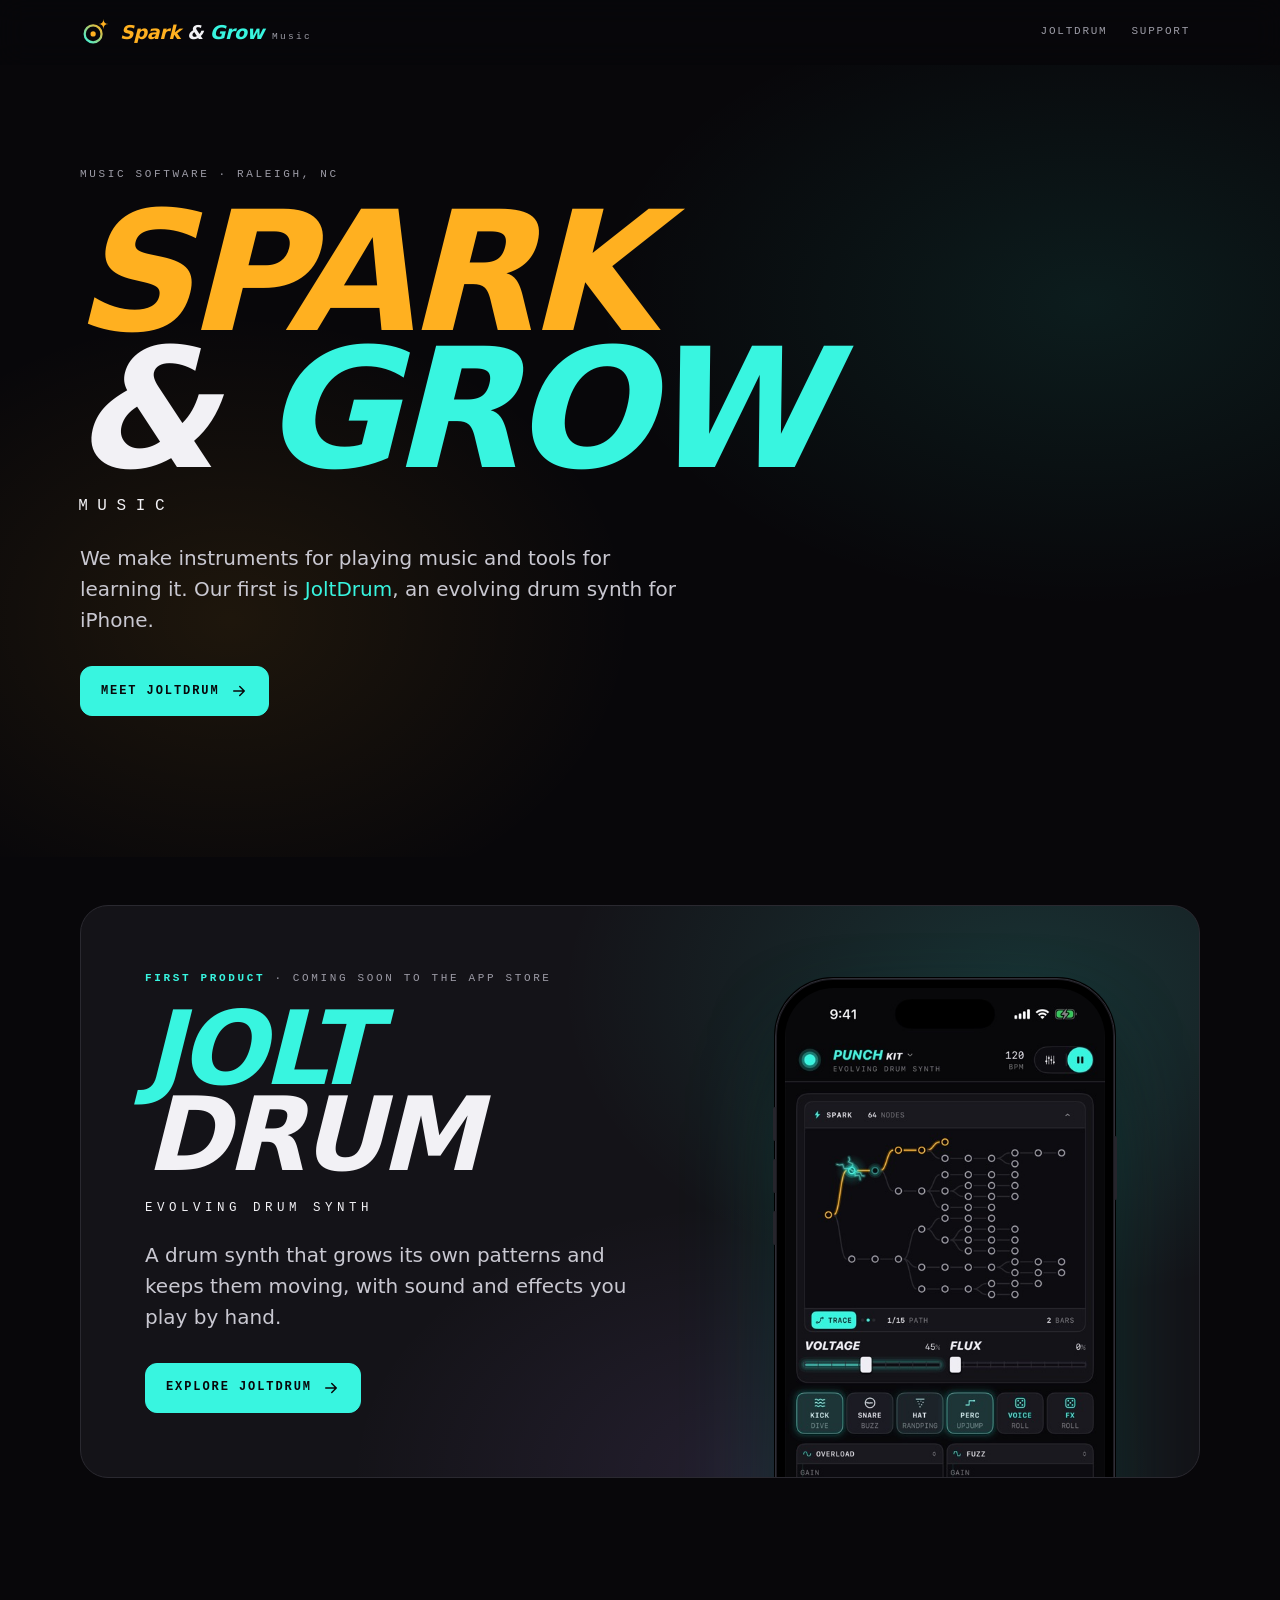
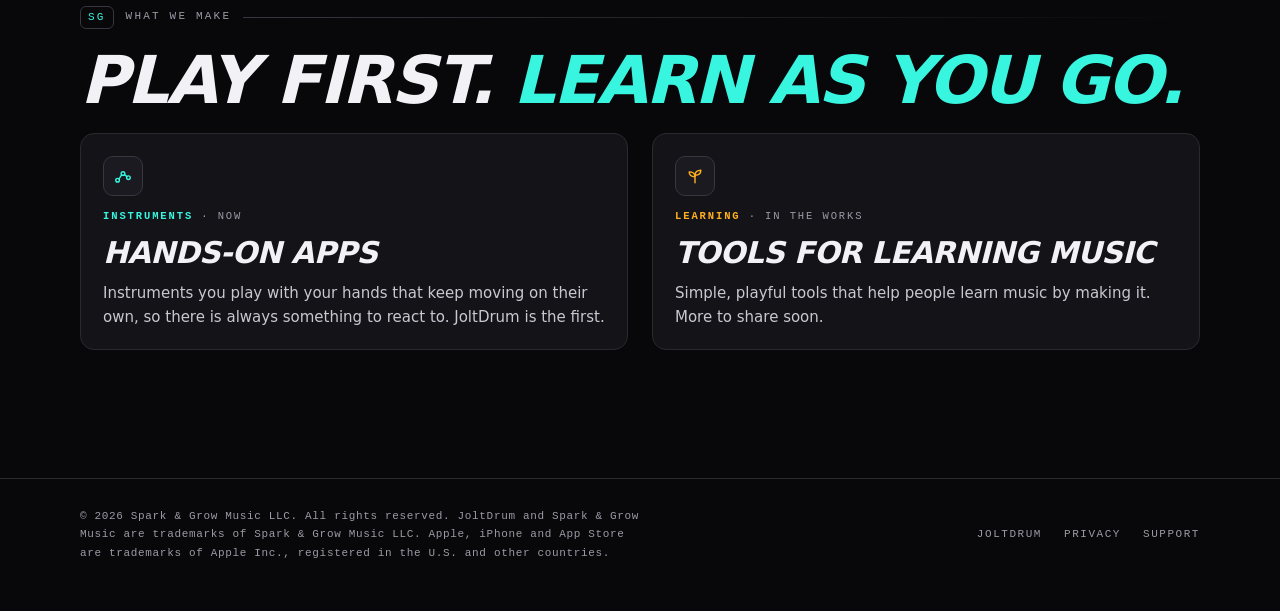
==== index.html @ 5420e54e "Spark & Grow Music site" ====
<!doctype html>
<html lang="en">
<head>
<meta charset="utf-8">
<meta name="viewport" content="width=device-width, initial-scale=1, viewport-fit=cover">
<title>Spark &amp; Grow Music</title>
<meta name="description" content="Spark &amp; Grow Music makes instruments for playing music and tools for learning it. Our first is JoltDrum, an evolving drum synth for iPhone.">
<link rel="canonical" href="https://sparkandgrowmusic.com/">
<meta name="robots" content="noai, noimageai">
<meta name="theme-color" content="#08070A">
<meta name="color-scheme" content="dark">
<link rel="icon" type="image/svg+xml" href="/assets/icons/sparkgrow.svg">
<link rel="icon" type="image/png" sizes="32x32" href="/assets/icons/sparkgrow-32.png">
<link rel="apple-touch-icon" href="/assets/icons/sparkgrow-180.png">
<meta property="og:type" content="website">
<meta property="og:site_name" content="Spark &amp; Grow Music">
<meta property="og:title" content="Spark &amp; Grow Music">
<meta property="og:description" content="Instruments for playing music and tools for learning it.">
<meta property="og:url" content="https://sparkandgrowmusic.com/">
<meta property="og:image" content="https://sparkandgrowmusic.com/assets/og-sparkgrow.jpg">
<meta property="og:image:width" content="1200">
<meta property="og:image:height" content="630">
<meta property="og:image:alt" content="Spark &amp; Grow Music">
<meta name="twitter:card" content="summary_large_image">
<meta name="twitter:title" content="Spark &amp; Grow Music">
<meta name="twitter:description" content="Instruments for playing music and tools for learning it.">
<meta name="twitter:image" content="https://sparkandgrowmusic.com/assets/og-sparkgrow.jpg">
<link rel="stylesheet" href="/assets/site.css">
<script>document.documentElement.classList.add('js')</script>
<script src="/assets/site.js" defer></script>
</head>
<body>
<a class="skip" href="#main">Skip to content</a>

<header class="top">
  <div class="wrap">
    <a class="sg" href="/" aria-label="Spark and Grow Music home"><svg viewBox="0 0 32 32" fill="none" aria-hidden="true"><defs><linearGradient id="sgring" x1="5" y1="27" x2="23" y2="9" gradientUnits="userSpaceOnUse"><stop offset="0" stop-color="#38F5E0"/><stop offset="1" stop-color="#FFB020"/></linearGradient></defs><circle cx="14" cy="18" r="9" stroke="url(#sgring)" stroke-width="2.4"/><circle cx="14" cy="18" r="2.8" fill="#FFB020"/><path d="M25 2Q25 7.5 30.5 7.5Q25 7.5 25 13Q25 7.5 19.5 7.5Q25 7.5 25 2Z" fill="#FFB020"/></svg><span class="name" aria-hidden="true"><i>Spark</i> &amp; <em>Grow</em><small>Music</small></span></a>
    <nav class="nav" aria-label="Main">
      <a href="/joltdrum/">JoltDrum</a>
      <a class="hide-s" href="/joltdrum/support/">Support</a>
    </nav>
  </div>
</header>

<main id="main">
<section class="co-hero" aria-labelledby="h-co">
  <div class="sky" aria-hidden="true"></div>
  <video class="tree" autoplay muted loop playsinline preload="auto" aria-hidden="true" disablepictureinpicture><source media="(max-width:900px)" src="/assets/grow-narrow.mp4" type="video/mp4"><source src="/assets/grow-wide.mp4" type="video/mp4"></video>
  <div class="wrap">
    <p class="eyebrow">Music software · Raleigh, NC</p>
    <h1 id="h-co" aria-label="Spark and Grow Music"><span class="s">Spark</span><span class="g"><em class="amp">&amp;</em> Grow</span><span class="m">Music</span></h1>
    <p class="lead">We make instruments for playing music and tools for learning it. Our first is <a href="/joltdrum/">JoltDrum</a>, an evolving drum synth for iPhone.</p>
    <div class="btns" style="margin-top:30px">
      <a class="btn primary" href="/joltdrum/">Meet JoltDrum
        <svg viewBox="0 0 24 24" fill="none" stroke="currentColor" stroke-width="2" stroke-linecap="round" stroke-linejoin="round" aria-hidden="true"><path d="M5 12h14M13 6l6 6-6 6"/></svg></a>
    </div>
  </div>
</section>

<section class="sec" style="padding-top:clamp(24px,4vw,48px)" aria-labelledby="h-jd">
  <div class="wrap">
    <div class="feature rv">
      <div class="txt">
        <p class="eyebrow" style="margin-bottom:18px"><b>First product</b> · Coming soon to the App Store</p>
        <h2 id="h-jd" class="word" aria-label="JoltDrum"><span class="jolt">JOLT</span><span class="drum">DRUM</span></h2>
        <p class="tag">Evolving Drum Synth</p>
        <p class="lead" style="margin:0 0 30px">A drum synth that grows its own patterns and keeps them moving, with sound and effects you play by hand.</p>
        <a class="btn primary" href="/joltdrum/">Explore JoltDrum
          <svg viewBox="0 0 24 24" fill="none" stroke="currentColor" stroke-width="2" stroke-linecap="round" stroke-linejoin="round" aria-hidden="true"><path d="M5 12h14M13 6l6 6-6 6"/></svg></a>
      </div>
      <div class="vis">
        <div class="phone"><img src="/assets/shots/home.jpg" width="460" height="1000" loading="lazy" alt="JoltDrum on iPhone"></div>
      </div>
    </div>
  </div>
</section>

<section class="sec" aria-labelledby="h-make">
  <div class="wrap">
    <div class="banner rv"><span class="idx">SG</span><span class="cap">What we make</span><span class="rule"></span></div>
    <h2 class="h2 rv" id="h-make" style="font-size:clamp(38px,5.4vw,66px)">Play first. <span class="k">Learn as you go.</span></h2>
    <div class="make">
      <article class="fc rv">
        <span class="ic"><svg viewBox="0 0 24 24" aria-hidden="true"><circle cx="5.5" cy="17" r="2.2"/><circle cx="12" cy="9" r="2.2"/><circle cx="18.5" cy="14" r="2.2"/><path d="M7.2 15.6L10.3 10.6M13.8 10.3L16.8 12.7"/></svg></span>
        <p class="st"><b>Instruments</b> · Now</p>
        <h3>Hands-on apps</h3>
        <p>Instruments you play with your hands that keep moving on their own, so there is always something to react to. JoltDrum is the first.</p>
      </article>
      <article class="fc learn rv">
        <span class="ic"><svg viewBox="0 0 24 24" aria-hidden="true"><path d="M12 20V11"/><path d="M12 13C12 9 9 7 5 7C5 11 8 13 12 13Z"/><path d="M12 11C12 7.5 14.5 5 19 5C19 9 16.5 11 12 11Z"/></svg></span>
        <p class="st"><b>Learning</b> · In the works</p>
        <h3>Tools for learning music</h3>
        <p>Simple, playful tools that help people learn music by making it. More to share soon.</p>
      </article>
    </div>
  </div>
</section>
</main>

<footer class="foot">
  <div class="wrap">
    <p>© 2026 Spark &amp; Grow Music LLC. All rights reserved. JoltDrum and Spark &amp; Grow Music are trademarks of Spark &amp; Grow Music LLC. Apple, iPhone and App Store are trademarks of Apple Inc., registered in the U.S. and other countries.</p>
    <nav aria-label="Footer">
      <a href="/joltdrum/">JoltDrum</a>
      <a href="/joltdrum/privacy/">Privacy</a>
      <a href="/joltdrum/support/">Support</a>
    </nav>
  </div>
</footer>
</body>
</html>
---- assets/site.css ----
:root{color-scheme: dark;--ground:#08070A;--panel:#141318;--key:#1B1A20;--line:#2A2930;--line2:#38363F;--kit:#38F5E0;--flux:#B58CFF;--path:#FFB020;--text:#F2F1F5;--body:#C9C8D1;--dim:#9C9BA6;--faint:#6E6D78;--kit-a:rgba(56,245,224,.14);--flux-a:rgba(181,140,255,.16);--path-a:rgba(255,176,32,.14);--display:-apple-system,"SF Pro Display",system-ui,"Segoe UI",Roboto,"Helvetica Neue",Arial,sans-serif;--sans:-apple-system,"SF Pro Text",system-ui,"Segoe UI",Roboto,"Helvetica Neue",Arial,sans-serif;--mono:ui-monospace,"SF Mono",SFMono-Regular,Menlo,Consolas,"Liberation Mono",monospace;--wrap:1200px;--gut:clamp(16px,4vw,40px);--r:14px}:root:not([data-theme="light"]),:root[data-theme="dark"]{color-scheme: dark}@media (prefers-color-scheme: dark){:root:not([data-theme="light"]){color-scheme: dark}}*,*::before,*::after{box-sizing:border-box}html{-webkit-text-size-adjust:100%;text-size-adjust:100%;scroll-behavior:smooth}@media (prefers-reduced-motion: reduce){html{scroll-behavior:auto}}body{margin:0;background:var(--ground);color:var(--body);font:16px/1.6 var(--sans);-webkit-font-smoothing:antialiased;-moz-osx-font-smoothing:grayscale;overflow-x:hidden;overflow-x:clip}img,svg,canvas{display:block;max-width:100%}a{color:var(--kit);text-decoration:none}a:hover{text-decoration:underline;text-underline-offset:3px;text-decoration-thickness:1px}p{margin:0 0 1em}b,strong{color:var(--text);font-weight:600}h1,h2,h3{margin:0;color:var(--text)}:focus{outline:none}:focus-visible{outline:2px solid var(--kit);outline-offset:3px;border-radius:6px}::selection{background:var(--kit);color:var(--ground)}.skip{position:absolute;left:12px;top:-60px;z-index:100;background:var(--kit);color:var(--ground);font:700 12px/1 var(--mono);letter-spacing:.12em;text-transform:uppercase;padding:12px 14px;border-radius:8px}.skip:focus{top:12px;text-decoration:none}.wrap{max-width:var(--wrap);margin:0 auto;padding:0 var(--gut)}.eyebrow,.cap{font-family:var(--mono);text-transform:uppercase}.eyebrow{font-size:11px;letter-spacing:.24em;color:var(--dim);font-weight:500}.eyebrow b{color:var(--kit);font-weight:600}.lead{font-size:clamp(17px,1.6vw,20px);line-height:1.55;color:var(--body);max-width:34em}.k{color:var(--kit)}.top{position:sticky;top:0;z-index:50;background:rgba(8,7,10,.72);-webkit-backdrop-filter:saturate(140%) blur(14px);backdrop-filter:saturate(140%) blur(14px);border-bottom:1px solid transparent;transition:border-color .2s}.top.scrolled{border-bottom-color:var(--line)}.top .wrap{display:flex;align-items:center;justify-content:space-between;gap:16px;height:64px}.brand{display:flex;align-items:center;gap:10px;color:var(--text);min-width:0}.brand:hover{text-decoration:none}.word{display:inline-flex;align-items:baseline;font-family:var(--display);font-style:italic;font-weight:900;letter-spacing:-.02em;line-height:1;white-space:nowrap}.word .jolt{color:var(--kit)}.word .drum{color:var(--text)}.brand .word{font-size:22px}.brand .by{font-family:var(--mono);font-size:9.5px;letter-spacing:.2em;color:var(--dim);text-transform:uppercase;padding-left:10px;border-left:1px solid var(--line2);white-space:nowrap}.nav{display:flex;align-items:center;gap:4px}.nav a{font-family:var(--mono);font-size:11px;letter-spacing:.16em;text-transform:uppercase;color:var(--dim);padding:9px 10px;border-radius:8px;white-space:nowrap}.nav a:hover{color:var(--text);text-decoration:none;background:var(--key)}.nav a[aria-current="page"]{color:var(--kit)}.nav .soon{color:var(--ground);background:var(--kit);font-weight:700;margin-left:6px}.nav .soon:hover{background:var(--kit);color:var(--ground);filter:brightness(1.08)}@media (max-width:760px){.nav .hide-s{display:none}.brand .by{display:none}}@media (max-width:400px){.nav a{padding:9px 7px;letter-spacing:.1em}.nav .soon{margin-left:2px}}.sg{display:inline-flex;align-items:center;gap:10px;color:var(--text);white-space:nowrap}.sg svg{width:30px;height:30px;flex:0 0 auto}.sg .name{font-family:var(--display);font-style:italic;font-weight:900;font-size:19px;letter-spacing:-.015em;line-height:1}.sg .name i{font-style:italic;color:var(--path)}.sg .name em{font-style:italic;color:var(--kit)}.sg .name small{font-family:var(--mono);font-style:normal;font-weight:500;font-size:9.5px;letter-spacing:.24em;color:var(--dim);margin-left:8px}@media (max-width:420px){.sg .name small{display:none}}.btns{display:flex;flex-wrap:wrap;gap:12px;align-items:center}.btn{display:inline-flex;align-items:center;gap:10px;height:50px;padding:0 20px;border-radius:12px;font-family:var(--mono);font-size:12px;font-weight:700;letter-spacing:.16em;text-transform:uppercase;border:1px solid var(--line2);background:var(--key);color:var(--text);cursor:pointer;white-space:nowrap}.btn:hover{text-decoration:none;border-color:var(--dim)}.btn svg{width:18px;height:18px}.btn.primary{background:var(--kit);border-color:var(--kit);color:var(--ground)}.btn.primary:hover{filter:brightness(1.07)}@keyframes breathe{50%{opacity:.45;box-shadow:0 0 0 7px rgba(255,176,32,.05)}}.phone{position:relative;padding:9px;border-radius:58px;background:#000;border:1px solid #2f2e36;box-shadow:0 0 0 1px #000,inset 0 0 0 1px #1c1b21,0 50px 120px -30px rgba(56,245,224,.28),0 30px 80px -20px rgba(0,0,0,.9)}.phone img{border-radius:49px;width:100%;height:auto;background:var(--panel)}.phone::before{content:"";position:absolute;right:-3px;top:22%;width:3px;height:64px;border-radius:0 2px 2px 0;background:#26252c}.phone::after{content:"";position:absolute;left:-3px;top:18%;width:3px;height:34px;border-radius:2px 0 0 2px;background:#26252c;box-shadow:0 52px 0 #26252c,0 104px 0 #26252c}@media (max-width:520px){.phone{border-radius:46px;padding:7px}.phone img{border-radius:39px}}.frame{background:var(--panel);border:1px solid var(--line);border-radius:var(--r);overflow:hidden}section{position:relative}.sec{padding:clamp(72px,10vw,140px) 0 0}.banner{display:flex;align-items:center;gap:12px;margin-bottom:22px}.banner .idx{font-family:var(--mono);font-size:11px;letter-spacing:.2em;color:var(--kit);border:1px solid var(--line2);border-radius:6px;padding:5px 7px;line-height:1}.banner .cap{font-family:var(--mono);font-size:11px;letter-spacing:.2em;color:var(--dim);text-transform:uppercase}.banner .rule{flex:1;height:1px;background:linear-gradient(90deg,var(--line2),transparent)}.h2{font-family:var(--display);font-style:italic;font-weight:900;text-transform:uppercase;letter-spacing:-.03em;line-height:.92;font-size:clamp(40px,6.4vw,84px);color:var(--text);margin:0 0 22px}.h2 .k{color:var(--kit)}.foot{margin-top:clamp(80px,10vw,140px);border-top:1px solid var(--line);padding:28px 0 48px}.foot .wrap{display:flex;flex-wrap:wrap;gap:16px 28px;align-items:center;justify-content:space-between}.foot p{margin:0;font-family:var(--mono);font-size:11px;letter-spacing:.14em;text-transform:uppercase;color:var(--dim)}.foot nav{display:flex;flex-wrap:wrap;gap:6px 22px}.foot nav a{font-family:var(--mono);font-size:11px;letter-spacing:.14em;text-transform:uppercase;color:var(--dim)}.foot nav a:hover{color:var(--kit)}.hero{position:relative;overflow:hidden;isolation:isolate}.hero .sky{position:absolute;inset:0;z-index:-2;background: radial-gradient(60% 50% at 78% 30%,rgba(56,245,224,.10),transparent 70%),radial-gradient(50% 60% at 95% 95%,rgba(181,140,255,.10),transparent 70%),radial-gradient(40% 40% at 10% 100%,rgba(255,176,32,.05),transparent 70%)}.hero .tree{position:absolute;top:0;bottom:0;left:44%;width:56%;height:100%;z-index:-1;opacity:.9;-webkit-mask-image:linear-gradient(90deg,transparent 0%,#000 30%,#000 85%,rgba(0,0,0,.4));mask-image:linear-gradient(90deg,transparent 0%,#000 30%,#000 85%,rgba(0,0,0,.4))}.hero .grid{display:grid;grid-template-columns:minmax(0,1fr) minmax(0,380px);gap:clamp(32px,6vw,96px);align-items:center;padding-top:clamp(40px,7vw,96px);padding-bottom:clamp(56px,7vw,110px)}.hero h1{font-family:var(--display);font-style:italic;font-weight:900;letter-spacing:-.045em;line-height:.8;text-transform:uppercase;font-size:clamp(84px,14.5vw,206px);margin:18px 0 0 -.04em}.hero h1 span{display:block}.hero h1 .jolt{color:var(--kit);text-shadow:0 0 60px rgba(56,245,224,.25)}.hero .tag{display:flex;align-items:center;gap:14px;margin:26px 0 26px;font-family:var(--mono);text-transform:uppercase;font-size:clamp(12px,1.3vw,15px);letter-spacing:.42em;color:var(--text)}.hero .tag::before{content:"";width:34px;height:2px;background:var(--path);flex:0 0 auto}.hero .lead{margin-bottom:34px}.hero .phone{width:min(100%,380px);justify-self:end}@media (max-width:900px){.hero .grid{grid-template-columns:minmax(0,1fr)}.hero .phone{justify-self:center;width:min(86%,340px);margin-top:8px}.hero .tree{left:0;width:100%;top:auto;bottom:0;height:62%;opacity:.75;-webkit-mask-image:linear-gradient(180deg,transparent,#000 30%,#000 70%,transparent);mask-image:linear-gradient(180deg,transparent,#000 30%,#000 70%,transparent)}}video.tree{display:block;object-fit:cover;mix-blend-mode:screen;pointer-events:none}.hero,.co-hero,.lost{background:var(--ground)}.fshot{display:block;width:100%;height:auto}figure.frame{margin:0}.fxwrap{display:grid;grid-template-columns:repeat(2,minmax(0,1fr));gap:clamp(16px,2.4vw,28px);align-items:start}@media (max-width:860px){.fxwrap{grid-template-columns:minmax(0,1fr)}}.cards{display:grid;grid-template-columns:repeat(3,minmax(0,1fr));gap:clamp(12px,1.8vw,20px)}@media (max-width:980px){.cards{grid-template-columns:repeat(2,minmax(0,1fr))}}.cards>.fc:nth-child(5):last-child{grid-column:span 2}@media (max-width:620px){.cards{grid-template-columns:minmax(0,1fr)}.cards>.fc:nth-child(5):last-child{grid-column:auto}}.fc{background:var(--panel);border:1px solid var(--line);border-radius:var(--r);padding:22px 22px 20px;display:flex;flex-direction:column;gap:12px}.fc .ic{width:40px;height:40px;border-radius:10px;display:grid;place-items:center;background:var(--key);border:1px solid var(--line2);color:var(--kit)}.fc .ic svg{width:20px;height:20px;fill:none;stroke:currentColor;stroke-width:1.7;stroke-linecap:round;stroke-linejoin:round}.fc h3{font-family:var(--display);font-style:italic;font-weight:900;font-size:24px;letter-spacing:-.02em;line-height:1.05;text-transform:uppercase}.fc p{margin:0;font-size:15px;color:var(--body)}.band{position:relative;overflow:hidden;border:1px solid var(--line);border-radius:24px;padding:clamp(32px,6vw,72px);isolation:isolate;background:radial-gradient(80% 120% at 100% 0%,rgba(56,245,224,.12),transparent 60%),radial-gradient(60% 100% at 0% 100%,rgba(181,140,255,.10),transparent 60%),var(--panel)}.band .h2{font-size:clamp(36px,5.6vw,76px);max-width:12em}.band p{max-width:36em}.band .facts{display:flex;flex-wrap:wrap;gap:8px;margin:6px 0 30px}.band .facts span{font-family:var(--mono);font-size:11px;letter-spacing:.16em;text-transform:uppercase;color:var(--text);border:1px solid var(--line2);border-radius:8px;padding:8px 11px;background:rgba(8,7,10,.4)}.js .rv{opacity:0;transform:translateY(18px);transition:opacity .7s ease,transform .7s cubic-bezier(.2,.7,.2,1)}.js .rv.in{opacity:1;transform:none}@media (prefers-reduced-motion: reduce){.js .rv{opacity:1;transform:none;transition:none}}.co-hero{position:relative;overflow:hidden;isolation:isolate;min-height:min(88vh,860px);display:flex;align-items:center}.co-hero .tree{position:absolute;top:0;left:46%;width:54%;height:100%;z-index:-1;-webkit-mask-image:linear-gradient(90deg,transparent,#000 35%,#000 85%,rgba(0,0,0,.5));mask-image:linear-gradient(90deg,transparent,#000 35%,#000 85%,rgba(0,0,0,.5))}@media (max-width:900px){.co-hero .tree{left:0;width:100%;top:auto;bottom:0;height:46%;opacity:.6;-webkit-mask-image:linear-gradient(180deg,transparent,#000 40%,#000 75%,transparent);mask-image:linear-gradient(180deg,transparent,#000 40%,#000 75%,transparent)}.co-hero .wrap{padding-bottom:42vh}}.co-hero .sky{position:absolute;inset:0;z-index:-2;background: radial-gradient(45% 55% at 18% 70%,rgba(255,176,32,.09),transparent 70%),radial-gradient(55% 55% at 85% 30%,rgba(56,245,224,.09),transparent 70%)}.co-hero .wrap{width:100%;padding-top:40px;padding-bottom:80px}.co-hero h1{font-family:var(--display);font-style:italic;font-weight:900;text-transform:uppercase;letter-spacing:-.045em;line-height:.82;font-size:clamp(76px,13vw,190px);margin:22px 0 30px -.04em}.co-hero h1 span{display:block}.co-hero h1 .s{color:var(--path)}.co-hero h1 .g{color:var(--kit)}.co-hero h1 .amp{font-style:italic;color:var(--text)}.co-hero h1 .m{display:block;font-family:var(--mono);font-style:normal;font-weight:500;font-size:clamp(13px,1.4vw,16px);letter-spacing:.6em;color:var(--text);margin:22px 0 0 .3em}.co-hero .lead{max-width:30em}.feature{display:grid;grid-template-columns:minmax(0,6fr) minmax(0,5fr);gap:0;overflow:hidden;border:1px solid var(--line);border-radius:28px;isolation:isolate;position:relative;background:radial-gradient(70% 90% at 85% 15%,rgba(56,245,224,.14),transparent 60%),radial-gradient(60% 80% at 60% 100%,rgba(181,140,255,.10),transparent 60%),var(--panel)}.feature .txt{padding:clamp(28px,5vw,64px)}.feature .word{font-size:clamp(54px,8vw,104px);letter-spacing:-.04em;flex-direction:column;align-items:flex-start;line-height:.84;display:flex}.feature .tag{margin:20px 0 22px;font-family:var(--mono);font-size:12.5px;letter-spacing:.36em;text-transform:uppercase;color:var(--text)}.feature ul{list-style:none;padding:0;margin:0 0 30px;border-top:1px solid var(--line)}.feature li{padding:11px 0;border-bottom:1px solid var(--line);display:grid;grid-template-columns:150px 1fr;gap:14px;font-size:15px}.feature li b{font-family:var(--mono);font-size:11px;letter-spacing:.14em;text-transform:uppercase;padding-top:3px}@media (max-width:480px){.feature li{grid-template-columns:1fr;gap:2px}}.feature .vis{position:relative;min-height:420px}.feature .vis .phone{position:absolute;width:min(78%,340px);left:50%;top:clamp(40px,6vw,72px);transform:translateX(-50%)}@media (max-width:900px){.feature{grid-template-columns:minmax(0,1fr)}.feature .vis{min-height:0;height:clamp(340px,90vw,520px);overflow:hidden}.feature .vis .phone{top:10px;width:min(72%,320px)}}.make{display:grid;grid-template-columns:repeat(2,minmax(0,1fr));gap:clamp(12px,2vw,24px)}@media (max-width:760px){.make{grid-template-columns:minmax(0,1fr)}}.make .fc h3{font-size:30px}.make .fc .st{font-family:var(--mono);font-size:10.5px;letter-spacing:.18em;text-transform:uppercase;color:var(--dim)}.make .fc .st b{color:var(--kit);font-weight:600}.make .fc.learn .st b{color:var(--path)}.make .fc.learn .ic{color:var(--path)}.doc{max-width:820px;margin:0 auto;padding:clamp(40px,7vw,90px) var(--gut) 0}.doc h1{font-family:var(--display);font-style:italic;font-weight:900;text-transform:uppercase;letter-spacing:-.035em;line-height:.9;font-size:clamp(48px,8vw,92px);margin:16px 0 18px}.doc .meta{display:flex;flex-wrap:wrap;gap:8px;margin:0 0 34px}.doc .meta span{font-family:var(--mono);font-size:10.5px;letter-spacing:.16em;text-transform:uppercase;color:var(--dim);border:1px solid var(--line2);border-radius:7px;padding:7px 10px}.doc .meta span b{color:var(--text);font-weight:600}.doc .short{background:var(--panel);border:1px solid var(--line);border-left:3px solid var(--kit);border-radius:12px;padding:18px 20px;margin:0 0 40px;font-size:17px;color:var(--text)}.doc .short p:last-child{margin:0}.doc h2{font-family:var(--mono);font-size:12px;font-weight:600;letter-spacing:.2em;text-transform:uppercase;color:var(--kit);margin:40px 0 12px;display:flex;align-items:center;gap:12px}.doc h2::after{content:"";flex:1;height:1px;background:var(--line)}.doc p,.doc li{font-size:16px;color:var(--body)}.doc ul{padding-left:1.2em;margin:0 0 1em}.doc li{margin:0 0 .4em}.contact{display:grid;grid-template-columns:minmax(0,1fr) auto;gap:18px;align-items:center;background:var(--panel);border:1px solid var(--line);border-radius:var(--r);padding:22px 24px;margin:0 0 10px}.contact .addr{font-family:var(--mono);font-size:clamp(14px,2.2vw,18px);color:var(--text);letter-spacing:.02em;word-break:break-all}.contact .lbl{font-family:var(--mono);font-size:10.5px;letter-spacing:.18em;color:var(--dim);text-transform:uppercase;margin-bottom:6px}@media (max-width:560px){.contact{grid-template-columns:minmax(0,1fr)}}.faq{border-top:1px solid var(--line)}.faq .q{border-bottom:1px solid var(--line)}.faq h3{margin:0;padding:18px 2px 8px;font:600 17px/1.4 var(--sans);color:var(--text)}.faq .a{padding:0 2px 18px;max-width:44em}.faq .a p:last-child{margin:0}.lost{position:relative;min-height:calc(100vh - 64px);display:flex;align-items:center;overflow:hidden;isolation:isolate}.lost .wrap{width:100%}.lost .tree{position:absolute;top:0;left:50%;width:50%;height:100%;z-index:-1;opacity:.8;-webkit-mask-image:linear-gradient(90deg,transparent,#000 40%);mask-image:linear-gradient(90deg,transparent,#000 40%)}@media (max-width:760px){.lost .tree{left:0;width:100%;top:auto;bottom:0;height:40%;opacity:.5}.lost{align-items:flex-start;padding-top:40px}}.lost .big{font-family:var(--display);font-style:italic;font-weight:900;letter-spacing:-.05em;line-height:.8;font-size:clamp(120px,24vw,300px);color:var(--text);margin:18px 0 22px -.04em}.lost .big span{color:var(--path)}.foot p{max-width:52em;line-height:1.7;letter-spacing:.06em;text-transform:none}.cards.four{grid-template-columns:repeat(4,minmax(0,1fr))}@media (max-width:1100px){.cards.four{grid-template-columns:repeat(2,minmax(0,1fr))}}@media (max-width:620px){.cards.four{grid-template-columns:minmax(0,1fr)}}
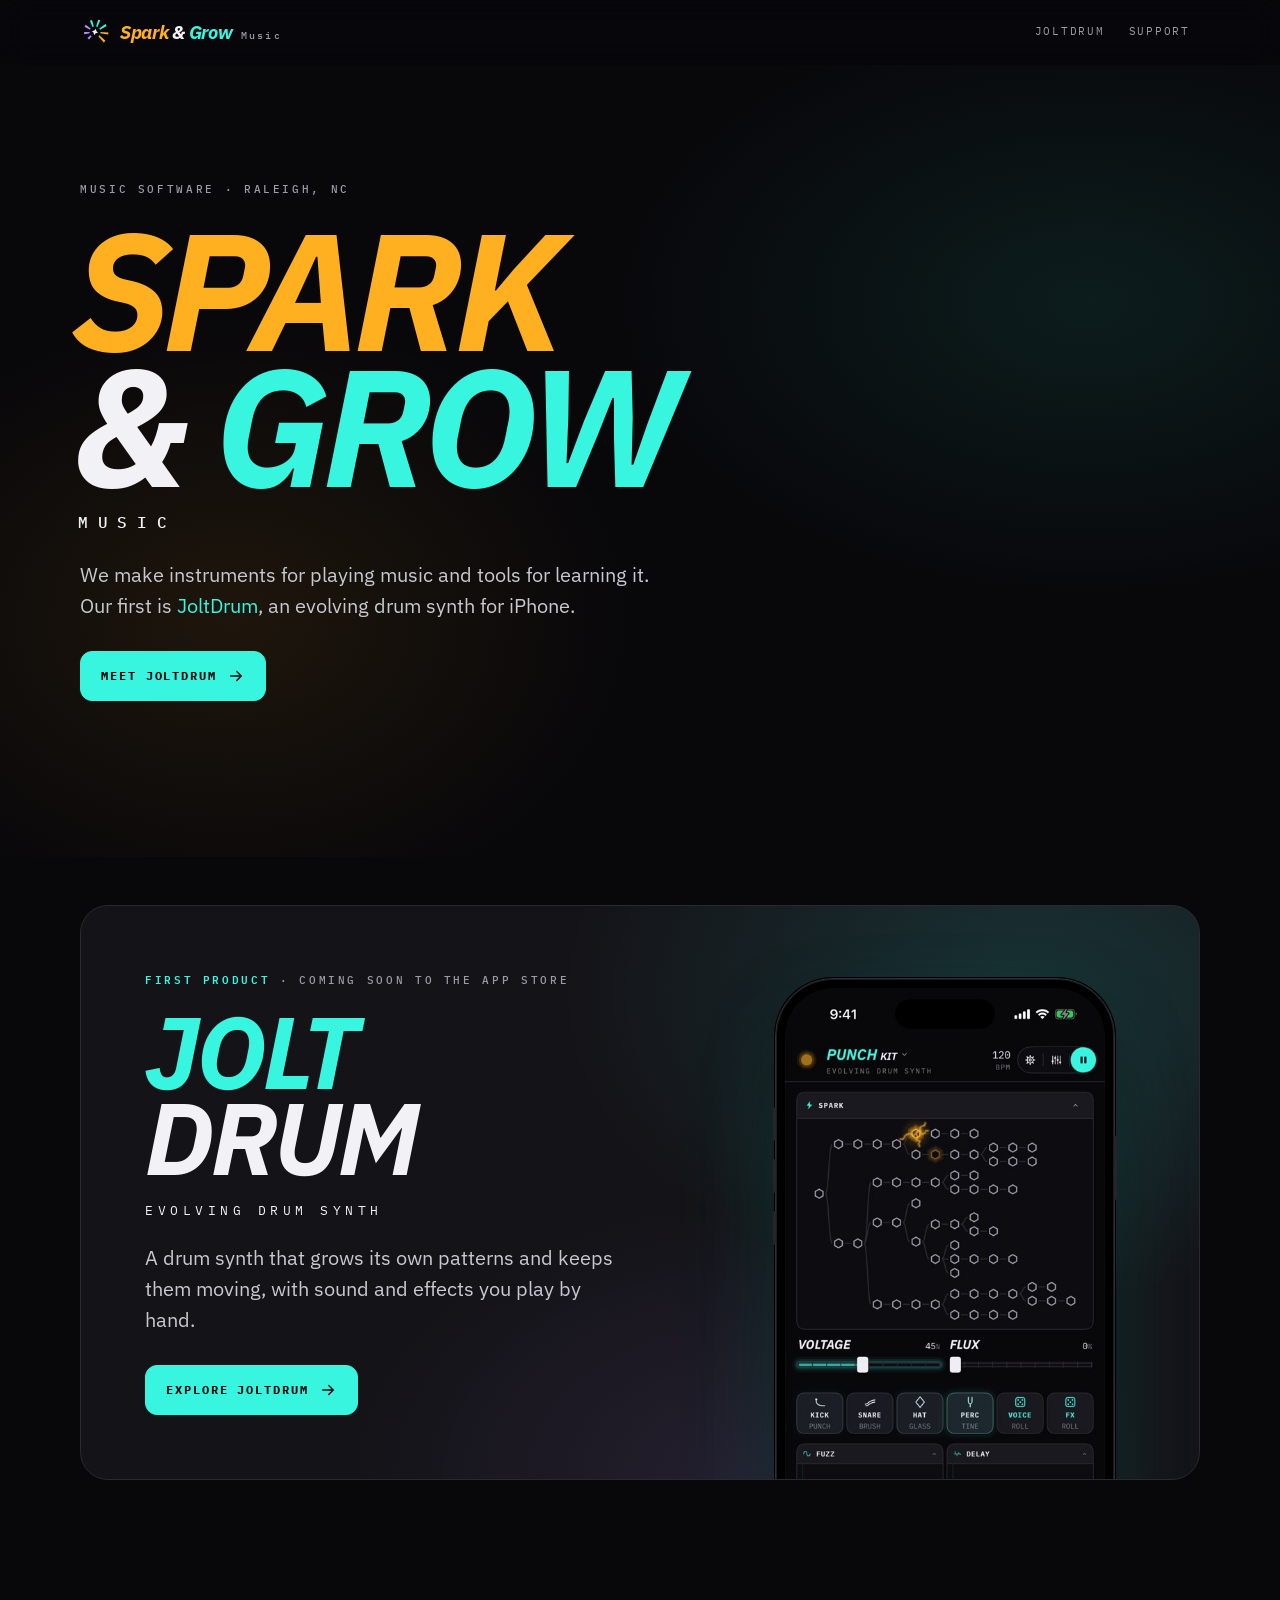
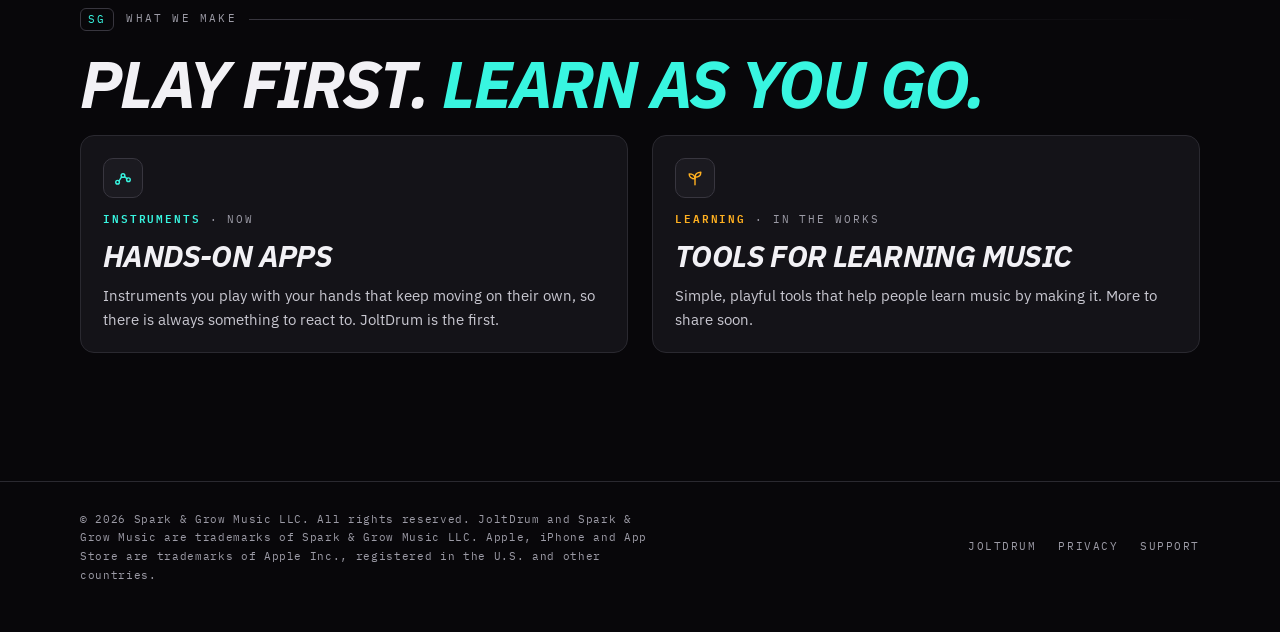
==== commit 30e2552a: "Replace the Spark & Grow logo with the new mark" ====
--- a/index.html
+++ b/index.html
@@ -34,7 +34,7 @@
 
 <header class="top">
   <div class="wrap">
-    <a class="sg" href="/" aria-label="Spark and Grow Music home"><svg viewBox="0 0 32 32" fill="none" aria-hidden="true"><defs><linearGradient id="sgring" x1="5" y1="27" x2="23" y2="9" gradientUnits="userSpaceOnUse"><stop offset="0" stop-color="#38F5E0"/><stop offset="1" stop-color="#FFB020"/></linearGradient></defs><circle cx="14" cy="18" r="9" stroke="url(#sgring)" stroke-width="2.4"/><circle cx="14" cy="18" r="2.8" fill="#FFB020"/><path d="M25 2Q25 7.5 30.5 7.5Q25 7.5 25 13Q25 7.5 19.5 7.5Q25 7.5 25 2Z" fill="#FFB020"/></svg><span class="name" aria-hidden="true"><i>Spark</i> &amp; <em>Grow</em><small>Music</small></span></a>
+    <a class="sg" href="/" aria-label="Spark and Grow Music home"><svg viewBox="6 6 88 88" aria-hidden="true"><polygon points="40.17,62.80 32.53,72.13 27.87,67.47 37.20,59.83" fill="#B58CFF"/><polygon points="34.34,53.88 18.57,56.86 17.83,50.30 33.87,49.70" fill="#B58CFF"/><polygon points="35.34,43.27 19.17,34.52 22.68,28.94 37.57,39.71" fill="#B58CFF"/><polygon points="42.73,35.59 35.00,17.11 41.22,14.93 46.70,34.20" fill="#38F5E0"/><polygon points="53.30,34.20 59.20,13.71 65.43,15.89 57.27,35.59" fill="#38F5E0"/><polygon points="62.43,39.71 80.71,26.81 84.22,32.40 64.66,43.27" fill="#38F5E0"/><polygon points="66.13,49.70 89.35,51.11 88.61,57.67 65.66,53.88" fill="#FFB020"/><polygon points="62.80,59.83 80.62,75.95 75.95,80.62 59.83,62.80" fill="#FFB020"/><path d="M0.00,-10.00 Q1.73,-1.73 10.00,0.00 Q1.73,1.73 0.00,10.00 Q-1.73,1.73 -10.00,0.00 Q-1.73,-1.73 0.00,-10.00Z" fill="#F2F1F5" transform="translate(50 50) rotate(15)"/></svg><span class="name" aria-hidden="true"><i>Spark</i> &amp; <em>Grow</em><small>Music</small></span></a>
     <nav class="nav" aria-label="Main">
       <a href="/joltdrum/">JoltDrum</a>
       <a class="hide-s" href="/joltdrum/support/">Support</a>
--- a/assets/site.css
+++ b/assets/site.css
@@ -1 +1,2 @@
-:root{color-scheme: dark;--ground:#08070A;--panel:#141318;--key:#1B1A20;--line:#2A2930;--line2:#38363F;--kit:#38F5E0;--flux:#B58CFF;--path:#FFB020;--text:#F2F1F5;--body:#C9C8D1;--dim:#9C9BA6;--faint:#6E6D78;--kit-a:rgba(56,245,224,.14);--flux-a:rgba(181,140,255,.16);--path-a:rgba(255,176,32,.14);--display:-apple-system,"SF Pro Display",system-ui,"Segoe UI",Roboto,"Helvetica Neue",Arial,sans-serif;--sans:-apple-system,"SF Pro Text",system-ui,"Segoe UI",Roboto,"Helvetica Neue",Arial,sans-serif;--mono:ui-monospace,"SF Mono",SFMono-Regular,Menlo,Consolas,"Liberation Mono",monospace;--wrap:1200px;--gut:clamp(16px,4vw,40px);--r:14px}:root:not([data-theme="light"]),:root[data-theme="dark"]{color-scheme: dark}@media (prefers-color-scheme: dark){:root:not([data-theme="light"]){color-scheme: dark}}*,*::before,*::after{box-sizing:border-box}html{-webkit-text-size-adjust:100%;text-size-adjust:100%;scroll-behavior:smooth}@media (prefers-reduced-motion: reduce){html{scroll-behavior:auto}}body{margin:0;background:var(--ground);color:var(--body);font:16px/1.6 var(--sans);-webkit-font-smoothing:antialiased;-moz-osx-font-smoothing:grayscale;overflow-x:hidden;overflow-x:clip}img,svg,canvas{display:block;max-width:100%}a{color:var(--kit);text-decoration:none}a:hover{text-decoration:underline;text-underline-offset:3px;text-decoration-thickness:1px}p{margin:0 0 1em}b,strong{color:var(--text);font-weight:600}h1,h2,h3{margin:0;color:var(--text)}:focus{outline:none}:focus-visible{outline:2px solid var(--kit);outline-offset:3px;border-radius:6px}::selection{background:var(--kit);color:var(--ground)}.skip{position:absolute;left:12px;top:-60px;z-index:100;background:var(--kit);color:var(--ground);font:700 12px/1 var(--mono);letter-spacing:.12em;text-transform:uppercase;padding:12px 14px;border-radius:8px}.skip:focus{top:12px;text-decoration:none}.wrap{max-width:var(--wrap);margin:0 auto;padding:0 var(--gut)}.eyebrow,.cap{font-family:var(--mono);text-transform:uppercase}.eyebrow{font-size:11px;letter-spacing:.24em;color:var(--dim);font-weight:500}.eyebrow b{color:var(--kit);font-weight:600}.lead{font-size:clamp(17px,1.6vw,20px);line-height:1.55;color:var(--body);max-width:34em}.k{color:var(--kit)}.top{position:sticky;top:0;z-index:50;background:rgba(8,7,10,.72);-webkit-backdrop-filter:saturate(140%) blur(14px);backdrop-filter:saturate(140%) blur(14px);border-bottom:1px solid transparent;transition:border-color .2s}.top.scrolled{border-bottom-color:var(--line)}.top .wrap{display:flex;align-items:center;justify-content:space-between;gap:16px;height:64px}.brand{display:flex;align-items:center;gap:10px;color:var(--text);min-width:0}.brand:hover{text-decoration:none}.word{display:inline-flex;align-items:baseline;font-family:var(--display);font-style:italic;font-weight:900;letter-spacing:-.02em;line-height:1;white-space:nowrap}.word .jolt{color:var(--kit)}.word .drum{color:var(--text)}.brand .word{font-size:22px}.brand .by{font-family:var(--mono);font-size:9.5px;letter-spacing:.2em;color:var(--dim);text-transform:uppercase;padding-left:10px;border-left:1px solid var(--line2);white-space:nowrap}.nav{display:flex;align-items:center;gap:4px}.nav a{font-family:var(--mono);font-size:11px;letter-spacing:.16em;text-transform:uppercase;color:var(--dim);padding:9px 10px;border-radius:8px;white-space:nowrap}.nav a:hover{color:var(--text);text-decoration:none;background:var(--key)}.nav a[aria-current="page"]{color:var(--kit)}.nav .soon{color:var(--ground);background:var(--kit);font-weight:700;margin-left:6px}.nav .soon:hover{background:var(--kit);color:var(--ground);filter:brightness(1.08)}@media (max-width:760px){.nav .hide-s{display:none}.brand .by{display:none}}@media (max-width:400px){.nav a{padding:9px 7px;letter-spacing:.1em}.nav .soon{margin-left:2px}}.sg{display:inline-flex;align-items:center;gap:10px;color:var(--text);white-space:nowrap}.sg svg{width:30px;height:30px;flex:0 0 auto}.sg .name{font-family:var(--display);font-style:italic;font-weight:900;font-size:19px;letter-spacing:-.015em;line-height:1}.sg .name i{font-style:italic;color:var(--path)}.sg .name em{font-style:italic;color:var(--kit)}.sg .name small{font-family:var(--mono);font-style:normal;font-weight:500;font-size:9.5px;letter-spacing:.24em;color:var(--dim);margin-left:8px}@media (max-width:420px){.sg .name small{display:none}}.btns{display:flex;flex-wrap:wrap;gap:12px;align-items:center}.btn{display:inline-flex;align-items:center;gap:10px;height:50px;padding:0 20px;border-radius:12px;font-family:var(--mono);font-size:12px;font-weight:700;letter-spacing:.16em;text-transform:uppercase;border:1px solid var(--line2);background:var(--key);color:var(--text);cursor:pointer;white-space:nowrap}.btn:hover{text-decoration:none;border-color:var(--dim)}.btn svg{width:18px;height:18px}.btn.primary{background:var(--kit);border-color:var(--kit);color:var(--ground)}.btn.primary:hover{filter:brightness(1.07)}@keyframes breathe{50%{opacity:.45;box-shadow:0 0 0 7px rgba(255,176,32,.05)}}.phone{position:relative;padding:9px;border-radius:58px;background:#000;border:1px solid #2f2e36;box-shadow:0 0 0 1px #000,inset 0 0 0 1px #1c1b21,0 50px 120px -30px rgba(56,245,224,.28),0 30px 80px -20px rgba(0,0,0,.9)}.phone img{border-radius:49px;width:100%;height:auto;background:var(--panel)}.phone::before{content:"";position:absolute;right:-3px;top:22%;width:3px;height:64px;border-radius:0 2px 2px 0;background:#26252c}.phone::after{content:"";position:absolute;left:-3px;top:18%;width:3px;height:34px;border-radius:2px 0 0 2px;background:#26252c;box-shadow:0 52px 0 #26252c,0 104px 0 #26252c}@media (max-width:520px){.phone{border-radius:46px;padding:7px}.phone img{border-radius:39px}}.frame{background:var(--panel);border:1px solid var(--line);border-radius:var(--r);overflow:hidden}section{position:relative}.sec{padding:clamp(72px,10vw,140px) 0 0}.banner{display:flex;align-items:center;gap:12px;margin-bottom:22px}.banner .idx{font-family:var(--mono);font-size:11px;letter-spacing:.2em;color:var(--kit);border:1px solid var(--line2);border-radius:6px;padding:5px 7px;line-height:1}.banner .cap{font-family:var(--mono);font-size:11px;letter-spacing:.2em;color:var(--dim);text-transform:uppercase}.banner .rule{flex:1;height:1px;background:linear-gradient(90deg,var(--line2),transparent)}.h2{font-family:var(--display);font-style:italic;font-weight:900;text-transform:uppercase;letter-spacing:-.03em;line-height:.92;font-size:clamp(40px,6.4vw,84px);color:var(--text);margin:0 0 22px}.h2 .k{color:var(--kit)}.foot{margin-top:clamp(80px,10vw,140px);border-top:1px solid var(--line);padding:28px 0 48px}.foot .wrap{display:flex;flex-wrap:wrap;gap:16px 28px;align-items:center;justify-content:space-between}.foot p{margin:0;font-family:var(--mono);font-size:11px;letter-spacing:.14em;text-transform:uppercase;color:var(--dim)}.foot nav{display:flex;flex-wrap:wrap;gap:6px 22px}.foot nav a{font-family:var(--mono);font-size:11px;letter-spacing:.14em;text-transform:uppercase;color:var(--dim)}.foot nav a:hover{color:var(--kit)}.hero{position:relative;overflow:hidden;isolation:isolate}.hero .sky{position:absolute;inset:0;z-index:-2;background: radial-gradient(60% 50% at 78% 30%,rgba(56,245,224,.10),transparent 70%),radial-gradient(50% 60% at 95% 95%,rgba(181,140,255,.10),transparent 70%),radial-gradient(40% 40% at 10% 100%,rgba(255,176,32,.05),transparent 70%)}.hero .tree{position:absolute;top:0;bottom:0;left:44%;width:56%;height:100%;z-index:-1;opacity:.9;-webkit-mask-image:linear-gradient(90deg,transparent 0%,#000 30%,#000 85%,rgba(0,0,0,.4));mask-image:linear-gradient(90deg,transparent 0%,#000 30%,#000 85%,rgba(0,0,0,.4))}.hero .grid{display:grid;grid-template-columns:minmax(0,1fr) minmax(0,380px);gap:clamp(32px,6vw,96px);align-items:center;padding-top:clamp(40px,7vw,96px);padding-bottom:clamp(56px,7vw,110px)}.hero h1{font-family:var(--display);font-style:italic;font-weight:900;letter-spacing:-.045em;line-height:.8;text-transform:uppercase;font-size:clamp(84px,14.5vw,206px);margin:18px 0 0 -.04em}.hero h1 span{display:block}.hero h1 .jolt{color:var(--kit);text-shadow:0 0 60px rgba(56,245,224,.25)}.hero .tag{display:flex;align-items:center;gap:14px;margin:26px 0 26px;font-family:var(--mono);text-transform:uppercase;font-size:clamp(12px,1.3vw,15px);letter-spacing:.42em;color:var(--text)}.hero .tag::before{content:"";width:34px;height:2px;background:var(--path);flex:0 0 auto}.hero .lead{margin-bottom:34px}.hero .phone{width:min(100%,380px);justify-self:end}@media (max-width:900px){.hero .grid{grid-template-columns:minmax(0,1fr)}.hero .phone{justify-self:center;width:min(86%,340px);margin-top:8px}.hero .tree{left:0;width:100%;top:auto;bottom:0;height:62%;opacity:.75;-webkit-mask-image:linear-gradient(180deg,transparent,#000 30%,#000 70%,transparent);mask-image:linear-gradient(180deg,transparent,#000 30%,#000 70%,transparent)}}video.tree{display:block;object-fit:cover;mix-blend-mode:screen;pointer-events:none}.hero,.co-hero,.lost{background:var(--ground)}.fshot{display:block;width:100%;height:auto}figure.frame{margin:0}.fxwrap{display:grid;grid-template-columns:repeat(2,minmax(0,1fr));gap:clamp(16px,2.4vw,28px);align-items:start}@media (max-width:860px){.fxwrap{grid-template-columns:minmax(0,1fr)}}.cards{display:grid;grid-template-columns:repeat(3,minmax(0,1fr));gap:clamp(12px,1.8vw,20px)}@media (max-width:980px){.cards{grid-template-columns:repeat(2,minmax(0,1fr))}}.cards>.fc:nth-child(5):last-child{grid-column:span 2}@media (max-width:620px){.cards{grid-template-columns:minmax(0,1fr)}.cards>.fc:nth-child(5):last-child{grid-column:auto}}.fc{background:var(--panel);border:1px solid var(--line);border-radius:var(--r);padding:22px 22px 20px;display:flex;flex-direction:column;gap:12px}.fc .ic{width:40px;height:40px;border-radius:10px;display:grid;place-items:center;background:var(--key);border:1px solid var(--line2);color:var(--kit)}.fc .ic svg{width:20px;height:20px;fill:none;stroke:currentColor;stroke-width:1.7;stroke-linecap:round;stroke-linejoin:round}.fc h3{font-family:var(--display);font-style:italic;font-weight:900;font-size:24px;letter-spacing:-.02em;line-height:1.05;text-transform:uppercase}.fc p{margin:0;font-size:15px;color:var(--body)}.band{position:relative;overflow:hidden;border:1px solid var(--line);border-radius:24px;padding:clamp(32px,6vw,72px);isolation:isolate;background:radial-gradient(80% 120% at 100% 0%,rgba(56,245,224,.12),transparent 60%),radial-gradient(60% 100% at 0% 100%,rgba(181,140,255,.10),transparent 60%),var(--panel)}.band .h2{font-size:clamp(36px,5.6vw,76px);max-width:12em}.band p{max-width:36em}.band .facts{display:flex;flex-wrap:wrap;gap:8px;margin:6px 0 30px}.band .facts span{font-family:var(--mono);font-size:11px;letter-spacing:.16em;text-transform:uppercase;color:var(--text);border:1px solid var(--line2);border-radius:8px;padding:8px 11px;background:rgba(8,7,10,.4)}.js .rv{opacity:0;transform:translateY(18px);transition:opacity .7s ease,transform .7s cubic-bezier(.2,.7,.2,1)}.js .rv.in{opacity:1;transform:none}@media (prefers-reduced-motion: reduce){.js .rv{opacity:1;transform:none;transition:none}}.co-hero{position:relative;overflow:hidden;isolation:isolate;min-height:min(88vh,860px);display:flex;align-items:center}.co-hero .tree{position:absolute;top:0;left:46%;width:54%;height:100%;z-index:-1;-webkit-mask-image:linear-gradient(90deg,transparent,#000 35%,#000 85%,rgba(0,0,0,.5));mask-image:linear-gradient(90deg,transparent,#000 35%,#000 85%,rgba(0,0,0,.5))}@media (max-width:900px){.co-hero .tree{left:0;width:100%;top:auto;bottom:0;height:46%;opacity:.6;-webkit-mask-image:linear-gradient(180deg,transparent,#000 40%,#000 75%,transparent);mask-image:linear-gradient(180deg,transparent,#000 40%,#000 75%,transparent)}.co-hero .wrap{padding-bottom:42vh}}.co-hero .sky{position:absolute;inset:0;z-index:-2;background: radial-gradient(45% 55% at 18% 70%,rgba(255,176,32,.09),transparent 70%),radial-gradient(55% 55% at 85% 30%,rgba(56,245,224,.09),transparent 70%)}.co-hero .wrap{width:100%;padding-top:40px;padding-bottom:80px}.co-hero h1{font-family:var(--display);font-style:italic;font-weight:900;text-transform:uppercase;letter-spacing:-.045em;line-height:.82;font-size:clamp(76px,13vw,190px);margin:22px 0 30px -.04em}.co-hero h1 span{display:block}.co-hero h1 .s{color:var(--path)}.co-hero h1 .g{color:var(--kit)}.co-hero h1 .amp{font-style:italic;color:var(--text)}.co-hero h1 .m{display:block;font-family:var(--mono);font-style:normal;font-weight:500;font-size:clamp(13px,1.4vw,16px);letter-spacing:.6em;color:var(--text);margin:22px 0 0 .3em}.co-hero .lead{max-width:30em}.feature{display:grid;grid-template-columns:minmax(0,6fr) minmax(0,5fr);gap:0;overflow:hidden;border:1px solid var(--line);border-radius:28px;isolation:isolate;position:relative;background:radial-gradient(70% 90% at 85% 15%,rgba(56,245,224,.14),transparent 60%),radial-gradient(60% 80% at 60% 100%,rgba(181,140,255,.10),transparent 60%),var(--panel)}.feature .txt{padding:clamp(28px,5vw,64px)}.feature .word{font-size:clamp(54px,8vw,104px);letter-spacing:-.04em;flex-direction:column;align-items:flex-start;line-height:.84;display:flex}.feature .tag{margin:20px 0 22px;font-family:var(--mono);font-size:12.5px;letter-spacing:.36em;text-transform:uppercase;color:var(--text)}.feature ul{list-style:none;padding:0;margin:0 0 30px;border-top:1px solid var(--line)}.feature li{padding:11px 0;border-bottom:1px solid var(--line);display:grid;grid-template-columns:150px 1fr;gap:14px;font-size:15px}.feature li b{font-family:var(--mono);font-size:11px;letter-spacing:.14em;text-transform:uppercase;padding-top:3px}@media (max-width:480px){.feature li{grid-template-columns:1fr;gap:2px}}.feature .vis{position:relative;min-height:420px}.feature .vis .phone{position:absolute;width:min(78%,340px);left:50%;top:clamp(40px,6vw,72px);transform:translateX(-50%)}@media (max-width:900px){.feature{grid-template-columns:minmax(0,1fr)}.feature .vis{min-height:0;height:clamp(340px,90vw,520px);overflow:hidden}.feature .vis .phone{top:10px;width:min(72%,320px)}}.make{display:grid;grid-template-columns:repeat(2,minmax(0,1fr));gap:clamp(12px,2vw,24px)}@media (max-width:760px){.make{grid-template-columns:minmax(0,1fr)}}.make .fc h3{font-size:30px}.make .fc .st{font-family:var(--mono);font-size:10.5px;letter-spacing:.18em;text-transform:uppercase;color:var(--dim)}.make .fc .st b{color:var(--kit);font-weight:600}.make .fc.learn .st b{color:var(--path)}.make .fc.learn .ic{color:var(--path)}.doc{max-width:820px;margin:0 auto;padding:clamp(40px,7vw,90px) var(--gut) 0}.doc h1{font-family:var(--display);font-style:italic;font-weight:900;text-transform:uppercase;letter-spacing:-.035em;line-height:.9;font-size:clamp(48px,8vw,92px);margin:16px 0 18px}.doc .meta{display:flex;flex-wrap:wrap;gap:8px;margin:0 0 34px}.doc .meta span{font-family:var(--mono);font-size:10.5px;letter-spacing:.16em;text-transform:uppercase;color:var(--dim);border:1px solid var(--line2);border-radius:7px;padding:7px 10px}.doc .meta span b{color:var(--text);font-weight:600}.doc .short{background:var(--panel);border:1px solid var(--line);border-left:3px solid var(--kit);border-radius:12px;padding:18px 20px;margin:0 0 40px;font-size:17px;color:var(--text)}.doc .short p:last-child{margin:0}.doc h2{font-family:var(--mono);font-size:12px;font-weight:600;letter-spacing:.2em;text-transform:uppercase;color:var(--kit);margin:40px 0 12px;display:flex;align-items:center;gap:12px}.doc h2::after{content:"";flex:1;height:1px;background:var(--line)}.doc p,.doc li{font-size:16px;color:var(--body)}.doc ul{padding-left:1.2em;margin:0 0 1em}.doc li{margin:0 0 .4em}.contact{display:grid;grid-template-columns:minmax(0,1fr) auto;gap:18px;align-items:center;background:var(--panel);border:1px solid var(--line);border-radius:var(--r);padding:22px 24px;margin:0 0 10px}.contact .addr{font-family:var(--mono);font-size:clamp(14px,2.2vw,18px);color:var(--text);letter-spacing:.02em;word-break:break-all}.contact .lbl{font-family:var(--mono);font-size:10.5px;letter-spacing:.18em;color:var(--dim);text-transform:uppercase;margin-bottom:6px}@media (max-width:560px){.contact{grid-template-columns:minmax(0,1fr)}}.faq{border-top:1px solid var(--line)}.faq .q{border-bottom:1px solid var(--line)}.faq h3{margin:0;padding:18px 2px 8px;font:600 17px/1.4 var(--sans);color:var(--text)}.faq .a{padding:0 2px 18px;max-width:44em}.faq .a p:last-child{margin:0}.lost{position:relative;min-height:calc(100vh - 64px);display:flex;align-items:center;overflow:hidden;isolation:isolate}.lost .wrap{width:100%}.lost .tree{position:absolute;top:0;left:50%;width:50%;height:100%;z-index:-1;opacity:.8;-webkit-mask-image:linear-gradient(90deg,transparent,#000 40%);mask-image:linear-gradient(90deg,transparent,#000 40%)}@media (max-width:760px){.lost .tree{left:0;width:100%;top:auto;bottom:0;height:40%;opacity:.5}.lost{align-items:flex-start;padding-top:40px}}.lost .big{font-family:var(--display);font-style:italic;font-weight:900;letter-spacing:-.05em;line-height:.8;font-size:clamp(120px,24vw,300px);color:var(--text);margin:18px 0 22px -.04em}.lost .big span{color:var(--path)}.foot p{max-width:52em;line-height:1.7;letter-spacing:.06em;text-transform:none}.cards.four{grid-template-columns:repeat(4,minmax(0,1fr))}@media (max-width:1100px){.cards.four{grid-template-columns:repeat(2,minmax(0,1fr))}}@media (max-width:620px){.cards.four{grid-template-columns:minmax(0,1fr)}}
+@import url('https://fonts.googleapis.com/css2?family=IBM+Plex+Mono:wght@400;500;600&family=IBM+Plex+Sans:ital,wght@0,400;0,500;0,600;0,700;1,700&display=swap');
+:root{color-scheme: dark;--ground:#08070A;--panel:#141318;--key:#1B1A20;--line:#2A2930;--line2:#38363F;--kit:#38F5E0;--flux:#B58CFF;--path:#FFB020;--text:#F2F1F5;--body:#C9C8D1;--dim:#9C9BA6;--faint:#6E6D78;--kit-a:rgba(56,245,224,.14);--flux-a:rgba(181,140,255,.16);--path-a:rgba(255,176,32,.14);--display:"IBM Plex Sans",-apple-system,system-ui,"Segoe UI",Roboto,"Helvetica Neue",Arial,sans-serif;--sans:"IBM Plex Sans",-apple-system,system-ui,"Segoe UI",Roboto,"Helvetica Neue",Arial,sans-serif;--mono:"IBM Plex Mono",ui-monospace,Menlo,Consolas,"Liberation Mono",monospace;--wrap:1200px;--gut:clamp(16px,4vw,40px);--r:14px}:root:not([data-theme="light"]),:root[data-theme="dark"]{color-scheme: dark}@media (prefers-color-scheme: dark){:root:not([data-theme="light"]){color-scheme: dark}}*,*::before,*::after{box-sizing:border-box}html{-webkit-text-size-adjust:100%;text-size-adjust:100%;scroll-behavior:smooth}@media (prefers-reduced-motion: reduce){html{scroll-behavior:auto}}body{margin:0;background:var(--ground);color:var(--body);font:16px/1.6 var(--sans);-webkit-font-smoothing:antialiased;-moz-osx-font-smoothing:grayscale;overflow-x:hidden;overflow-x:clip}img,svg,canvas{display:block;max-width:100%}a{color:var(--kit);text-decoration:none}a:hover{text-decoration:underline;text-underline-offset:3px;text-decoration-thickness:1px}p{margin:0 0 1em}b,strong{color:var(--text);font-weight:600}h1,h2,h3{margin:0;color:var(--text)}:focus{outline:none}:focus-visible{outline:2px solid var(--kit);outline-offset:3px;border-radius:6px}::selection{background:var(--kit);color:var(--ground)}.skip{position:absolute;left:12px;top:-60px;z-index:100;background:var(--kit);color:var(--ground);font:700 12px/1 var(--mono);letter-spacing:.12em;text-transform:uppercase;padding:12px 14px;border-radius:8px}.skip:focus{top:12px;text-decoration:none}.wrap{max-width:var(--wrap);margin:0 auto;padding:0 var(--gut)}.eyebrow,.cap{font-family:var(--mono);text-transform:uppercase}.eyebrow{font-size:11px;letter-spacing:.24em;color:var(--dim);font-weight:500}.eyebrow b{color:var(--kit);font-weight:600}.lead{font-size:clamp(17px,1.6vw,20px);line-height:1.55;color:var(--body);max-width:34em}.k{color:var(--kit)}.top{position:sticky;top:0;z-index:50;background:rgba(8,7,10,.72);-webkit-backdrop-filter:saturate(140%) blur(14px);backdrop-filter:saturate(140%) blur(14px);border-bottom:1px solid transparent;transition:border-color .2s}.top.scrolled{border-bottom-color:var(--line)}.top .wrap{display:flex;align-items:center;justify-content:space-between;gap:16px;height:64px}.brand{display:flex;align-items:center;gap:10px;color:var(--text);min-width:0}.brand:hover{text-decoration:none}.word{display:inline-flex;align-items:baseline;font-family:var(--display);font-style:italic;font-weight:900;letter-spacing:-.02em;line-height:1;white-space:nowrap}.word .jolt{color:var(--kit)}.word .drum{color:var(--text)}.brand .word{font-size:22px}.brand .by{font-family:var(--mono);font-size:9.5px;letter-spacing:.2em;color:var(--dim);text-transform:uppercase;padding-left:10px;border-left:1px solid var(--line2);white-space:nowrap}.nav{display:flex;align-items:center;gap:4px}.nav a{font-family:var(--mono);font-size:11px;letter-spacing:.16em;text-transform:uppercase;color:var(--dim);padding:9px 10px;border-radius:8px;white-space:nowrap}.nav a:hover{color:var(--text);text-decoration:none;background:var(--key)}.nav a[aria-current="page"]{color:var(--kit)}.nav .soon{color:var(--ground);background:var(--kit);font-weight:700;margin-left:6px}.nav .soon:hover{background:var(--kit);color:var(--ground);filter:brightness(1.08)}@media (max-width:760px){.nav .hide-s{display:none}.brand .by{display:none}}@media (max-width:400px){.nav a{padding:9px 7px;letter-spacing:.1em}.nav .soon{margin-left:2px}}.sg{display:inline-flex;align-items:center;gap:10px;color:var(--text);white-space:nowrap}.sg svg{width:30px;height:30px;flex:0 0 auto}.sg .name{font-family:var(--display);font-style:italic;font-weight:900;font-size:19px;letter-spacing:-.015em;line-height:1}.sg .name i{font-style:italic;color:var(--path)}.sg .name em{font-style:italic;color:var(--kit)}.sg .name small{font-family:var(--mono);font-style:normal;font-weight:500;font-size:9.5px;letter-spacing:.24em;color:var(--dim);margin-left:8px}@media (max-width:420px){.sg .name small{display:none}}.btns{display:flex;flex-wrap:wrap;gap:12px;align-items:center}.btn{display:inline-flex;align-items:center;gap:10px;height:50px;padding:0 20px;border-radius:12px;font-family:var(--mono);font-size:12px;font-weight:700;letter-spacing:.16em;text-transform:uppercase;border:1px solid var(--line2);background:var(--key);color:var(--text);cursor:pointer;white-space:nowrap}.btn:hover{text-decoration:none;border-color:var(--dim)}.btn svg{width:18px;height:18px}.btn.primary{background:var(--kit);border-color:var(--kit);color:var(--ground)}.btn.primary:hover{filter:brightness(1.07)}@keyframes breathe{50%{opacity:.45;box-shadow:0 0 0 7px rgba(255,176,32,.05)}}.phone{position:relative;padding:9px;border-radius:58px;background:#000;border:1px solid #2f2e36;box-shadow:0 0 0 1px #000,inset 0 0 0 1px #1c1b21,0 50px 120px -30px rgba(56,245,224,.28),0 30px 80px -20px rgba(0,0,0,.9)}.phone img{border-radius:49px;width:100%;height:auto;background:var(--panel)}.phone::before{content:"";position:absolute;right:-3px;top:22%;width:3px;height:64px;border-radius:0 2px 2px 0;background:#26252c}.phone::after{content:"";position:absolute;left:-3px;top:18%;width:3px;height:34px;border-radius:2px 0 0 2px;background:#26252c;box-shadow:0 52px 0 #26252c,0 104px 0 #26252c}@media (max-width:520px){.phone{border-radius:46px;padding:7px}.phone img{border-radius:39px}}.frame{background:var(--panel);border:1px solid var(--line);border-radius:var(--r);overflow:hidden}section{position:relative}.sec{padding:clamp(72px,10vw,140px) 0 0}.banner{display:flex;align-items:center;gap:12px;margin-bottom:22px}.banner .idx{font-family:var(--mono);font-size:11px;letter-spacing:.2em;color:var(--kit);border:1px solid var(--line2);border-radius:6px;padding:5px 7px;line-height:1}.banner .cap{font-family:var(--mono);font-size:11px;letter-spacing:.2em;color:var(--dim);text-transform:uppercase}.banner .rule{flex:1;height:1px;background:linear-gradient(90deg,var(--line2),transparent)}.h2{font-family:var(--display);font-style:italic;font-weight:900;text-transform:uppercase;letter-spacing:-.03em;line-height:.92;font-size:clamp(40px,6.4vw,84px);color:var(--text);margin:0 0 22px}.h2 .k{color:var(--kit)}.foot{margin-top:clamp(80px,10vw,140px);border-top:1px solid var(--line);padding:28px 0 48px}.foot .wrap{display:flex;flex-wrap:wrap;gap:16px 28px;align-items:center;justify-content:space-between}.foot p{margin:0;font-family:var(--mono);font-size:11px;letter-spacing:.14em;text-transform:uppercase;color:var(--dim)}.foot nav{display:flex;flex-wrap:wrap;gap:6px 22px}.foot nav a{font-family:var(--mono);font-size:11px;letter-spacing:.14em;text-transform:uppercase;color:var(--dim)}.foot nav a:hover{color:var(--kit)}.hero{position:relative;overflow:hidden;isolation:isolate}.hero .sky{position:absolute;inset:0;z-index:-2;background: radial-gradient(60% 50% at 78% 30%,rgba(56,245,224,.10),transparent 70%),radial-gradient(50% 60% at 95% 95%,rgba(181,140,255,.10),transparent 70%),radial-gradient(40% 40% at 10% 100%,rgba(255,176,32,.05),transparent 70%)}.hero .tree{position:absolute;top:0;bottom:0;left:44%;width:56%;height:100%;z-index:-1;opacity:.9;-webkit-mask-image:linear-gradient(90deg,transparent 0%,#000 30%,#000 85%,rgba(0,0,0,.4));mask-image:linear-gradient(90deg,transparent 0%,#000 30%,#000 85%,rgba(0,0,0,.4))}.hero .grid{display:grid;grid-template-columns:minmax(0,1fr) minmax(0,380px);gap:clamp(32px,6vw,96px);align-items:center;padding-top:clamp(40px,7vw,96px);padding-bottom:clamp(56px,7vw,110px)}.hero h1{font-family:var(--display);font-style:italic;font-weight:900;letter-spacing:-.045em;line-height:.8;text-transform:uppercase;font-size:clamp(84px,14.5vw,206px);margin:18px 0 0 -.04em}.hero h1 span{display:block}.hero h1 .jolt{color:var(--kit);text-shadow:0 0 60px rgba(56,245,224,.25)}.hero .tag{display:flex;align-items:center;gap:14px;margin:26px 0 26px;font-family:var(--mono);text-transform:uppercase;font-size:clamp(12px,1.3vw,15px);letter-spacing:.42em;color:var(--text)}.hero .tag::before{content:"";width:34px;height:2px;background:var(--path);flex:0 0 auto}.hero .lead{margin-bottom:34px}.hero .phone{width:min(100%,380px);justify-self:end}@media (max-width:900px){.hero .grid{grid-template-columns:minmax(0,1fr)}.hero .phone{justify-self:center;width:min(86%,340px);margin-top:8px}.hero .tree{left:0;width:100%;top:auto;bottom:0;height:62%;opacity:.75;-webkit-mask-image:linear-gradient(180deg,transparent,#000 30%,#000 70%,transparent);mask-image:linear-gradient(180deg,transparent,#000 30%,#000 70%,transparent)}}video.tree{display:block;object-fit:cover;mix-blend-mode:screen;pointer-events:none}.hero,.co-hero,.lost{background:var(--ground)}.fshot{display:block;width:100%;height:auto}figure.frame{margin:0}.fxwrap{display:grid;grid-template-columns:repeat(2,minmax(0,1fr));gap:clamp(16px,2.4vw,28px);align-items:start}@media (max-width:860px){.fxwrap{grid-template-columns:minmax(0,1fr)}}.cards{display:grid;grid-template-columns:repeat(3,minmax(0,1fr));gap:clamp(12px,1.8vw,20px)}@media (max-width:980px){.cards{grid-template-columns:repeat(2,minmax(0,1fr))}}.cards>.fc:nth-child(5):last-child{grid-column:span 2}@media (max-width:620px){.cards{grid-template-columns:minmax(0,1fr)}.cards>.fc:nth-child(5):last-child{grid-column:auto}}.fc{background:var(--panel);border:1px solid var(--line);border-radius:var(--r);padding:22px 22px 20px;display:flex;flex-direction:column;gap:12px}.fc .ic{width:40px;height:40px;border-radius:10px;display:grid;place-items:center;background:var(--key);border:1px solid var(--line2);color:var(--kit)}.fc .ic svg{width:20px;height:20px;fill:none;stroke:currentColor;stroke-width:1.7;stroke-linecap:round;stroke-linejoin:round}.fc h3{font-family:var(--display);font-style:italic;font-weight:900;font-size:24px;letter-spacing:-.02em;line-height:1.05;text-transform:uppercase}.fc p{margin:0;font-size:15px;color:var(--body)}.band{position:relative;overflow:hidden;border:1px solid var(--line);border-radius:24px;padding:clamp(32px,6vw,72px);isolation:isolate;background:radial-gradient(80% 120% at 100% 0%,rgba(56,245,224,.12),transparent 60%),radial-gradient(60% 100% at 0% 100%,rgba(181,140,255,.10),transparent 60%),var(--panel)}.band .h2{font-size:clamp(36px,5.6vw,76px);max-width:12em}.band p{max-width:36em}.band .facts{display:flex;flex-wrap:wrap;gap:8px;margin:6px 0 30px}.band .facts span{font-family:var(--mono);font-size:11px;letter-spacing:.16em;text-transform:uppercase;color:var(--text);border:1px solid var(--line2);border-radius:8px;padding:8px 11px;background:rgba(8,7,10,.4)}.js .rv{opacity:0;transform:translateY(18px);transition:opacity .7s ease,transform .7s cubic-bezier(.2,.7,.2,1)}.js .rv.in{opacity:1;transform:none}@media (prefers-reduced-motion: reduce){.js .rv{opacity:1;transform:none;transition:none}}.co-hero{position:relative;overflow:hidden;isolation:isolate;min-height:min(88vh,860px);display:flex;align-items:center}.co-hero .tree{position:absolute;top:0;left:46%;width:54%;height:100%;z-index:-1;-webkit-mask-image:linear-gradient(90deg,transparent,#000 35%,#000 85%,rgba(0,0,0,.5));mask-image:linear-gradient(90deg,transparent,#000 35%,#000 85%,rgba(0,0,0,.5))}@media (max-width:900px){.co-hero .tree{left:0;width:100%;top:auto;bottom:0;height:46%;opacity:.6;-webkit-mask-image:linear-gradient(180deg,transparent,#000 40%,#000 75%,transparent);mask-image:linear-gradient(180deg,transparent,#000 40%,#000 75%,transparent)}.co-hero .wrap{padding-bottom:42vh}}.co-hero .sky{position:absolute;inset:0;z-index:-2;background: radial-gradient(45% 55% at 18% 70%,rgba(255,176,32,.09),transparent 70%),radial-gradient(55% 55% at 85% 30%,rgba(56,245,224,.09),transparent 70%)}.co-hero .wrap{width:100%;padding-top:40px;padding-bottom:80px}.co-hero h1{font-family:var(--display);font-style:italic;font-weight:900;text-transform:uppercase;letter-spacing:-.045em;line-height:.82;font-size:clamp(76px,13vw,190px);margin:22px 0 30px -.04em}.co-hero h1 span{display:block}.co-hero h1 .s{color:var(--path)}.co-hero h1 .g{color:var(--kit)}.co-hero h1 .amp{font-style:italic;color:var(--text)}.co-hero h1 .m{display:block;font-family:var(--mono);font-style:normal;font-weight:500;font-size:clamp(13px,1.4vw,16px);letter-spacing:.6em;color:var(--text);margin:22px 0 0 .3em}.co-hero .lead{max-width:30em}.feature{display:grid;grid-template-columns:minmax(0,6fr) minmax(0,5fr);gap:0;overflow:hidden;border:1px solid var(--line);border-radius:28px;isolation:isolate;position:relative;background:radial-gradient(70% 90% at 85% 15%,rgba(56,245,224,.14),transparent 60%),radial-gradient(60% 80% at 60% 100%,rgba(181,140,255,.10),transparent 60%),var(--panel)}.feature .txt{padding:clamp(28px,5vw,64px)}.feature .word{font-size:clamp(54px,8vw,104px);letter-spacing:-.04em;flex-direction:column;align-items:flex-start;line-height:.84;display:flex}.feature .tag{margin:20px 0 22px;font-family:var(--mono);font-size:12.5px;letter-spacing:.36em;text-transform:uppercase;color:var(--text)}.feature ul{list-style:none;padding:0;margin:0 0 30px;border-top:1px solid var(--line)}.feature li{padding:11px 0;border-bottom:1px solid var(--line);display:grid;grid-template-columns:150px 1fr;gap:14px;font-size:15px}.feature li b{font-family:var(--mono);font-size:11px;letter-spacing:.14em;text-transform:uppercase;padding-top:3px}@media (max-width:480px){.feature li{grid-template-columns:1fr;gap:2px}}.feature .vis{position:relative;min-height:420px}.feature .vis .phone{position:absolute;width:min(78%,340px);left:50%;top:clamp(40px,6vw,72px);transform:translateX(-50%)}@media (max-width:900px){.feature{grid-template-columns:minmax(0,1fr)}.feature .vis{min-height:0;height:clamp(340px,90vw,520px);overflow:hidden}.feature .vis .phone{top:10px;width:min(72%,320px)}}.make{display:grid;grid-template-columns:repeat(2,minmax(0,1fr));gap:clamp(12px,2vw,24px)}@media (max-width:760px){.make{grid-template-columns:minmax(0,1fr)}}.make .fc h3{font-size:30px}.make .fc .st{font-family:var(--mono);font-size:10.5px;letter-spacing:.18em;text-transform:uppercase;color:var(--dim)}.make .fc .st b{color:var(--kit);font-weight:600}.make .fc.learn .st b{color:var(--path)}.make .fc.learn .ic{color:var(--path)}.doc{max-width:820px;margin:0 auto;padding:clamp(40px,7vw,90px) var(--gut) 0}.doc h1{font-family:var(--display);font-style:italic;font-weight:900;text-transform:uppercase;letter-spacing:-.035em;line-height:.9;font-size:clamp(48px,8vw,92px);margin:16px 0 18px}.doc .meta{display:flex;flex-wrap:wrap;gap:8px;margin:0 0 34px}.doc .meta span{font-family:var(--mono);font-size:10.5px;letter-spacing:.16em;text-transform:uppercase;color:var(--dim);border:1px solid var(--line2);border-radius:7px;padding:7px 10px}.doc .meta span b{color:var(--text);font-weight:600}.doc .short{background:var(--panel);border:1px solid var(--line);border-left:3px solid var(--kit);border-radius:12px;padding:18px 20px;margin:0 0 40px;font-size:17px;color:var(--text)}.doc .short p:last-child{margin:0}.doc h2{font-family:var(--mono);font-size:12px;font-weight:600;letter-spacing:.2em;text-transform:uppercase;color:var(--kit);margin:40px 0 12px;display:flex;align-items:center;gap:12px}.doc h2::after{content:"";flex:1;height:1px;background:var(--line)}.doc p,.doc li{font-size:16px;color:var(--body)}.doc ul{padding-left:1.2em;margin:0 0 1em}.doc li{margin:0 0 .4em}.contact{display:grid;grid-template-columns:minmax(0,1fr) auto;gap:18px;align-items:center;background:var(--panel);border:1px solid var(--line);border-radius:var(--r);padding:22px 24px;margin:0 0 10px}.contact .addr{font-family:var(--mono);font-size:clamp(14px,2.2vw,18px);color:var(--text);letter-spacing:.02em;word-break:break-all}.contact .lbl{font-family:var(--mono);font-size:10.5px;letter-spacing:.18em;color:var(--dim);text-transform:uppercase;margin-bottom:6px}@media (max-width:560px){.contact{grid-template-columns:minmax(0,1fr)}}.faq{border-top:1px solid var(--line)}.faq .q{border-bottom:1px solid var(--line)}.faq h3{margin:0;padding:18px 2px 8px;font:600 17px/1.4 var(--sans);color:var(--text)}.faq .a{padding:0 2px 18px;max-width:44em}.faq .a p:last-child{margin:0}.lost{position:relative;min-height:calc(100vh - 64px);display:flex;align-items:center;overflow:hidden;isolation:isolate}.lost .wrap{width:100%}.lost .tree{position:absolute;top:0;left:50%;width:50%;height:100%;z-index:-1;opacity:.8;-webkit-mask-image:linear-gradient(90deg,transparent,#000 40%);mask-image:linear-gradient(90deg,transparent,#000 40%)}@media (max-width:760px){.lost .tree{left:0;width:100%;top:auto;bottom:0;height:40%;opacity:.5}.lost{align-items:flex-start;padding-top:40px}}.lost .big{font-family:var(--display);font-style:italic;font-weight:900;letter-spacing:-.05em;line-height:.8;font-size:clamp(120px,24vw,300px);color:var(--text);margin:18px 0 22px -.04em}.lost .big span{color:var(--path)}.foot p{max-width:52em;line-height:1.7;letter-spacing:.06em;text-transform:none}.cards.four{grid-template-columns:repeat(4,minmax(0,1fr))}@media (max-width:1100px){.cards.four{grid-template-columns:repeat(2,minmax(0,1fr))}}@media (max-width:620px){.cards.four{grid-template-columns:minmax(0,1fr)}}
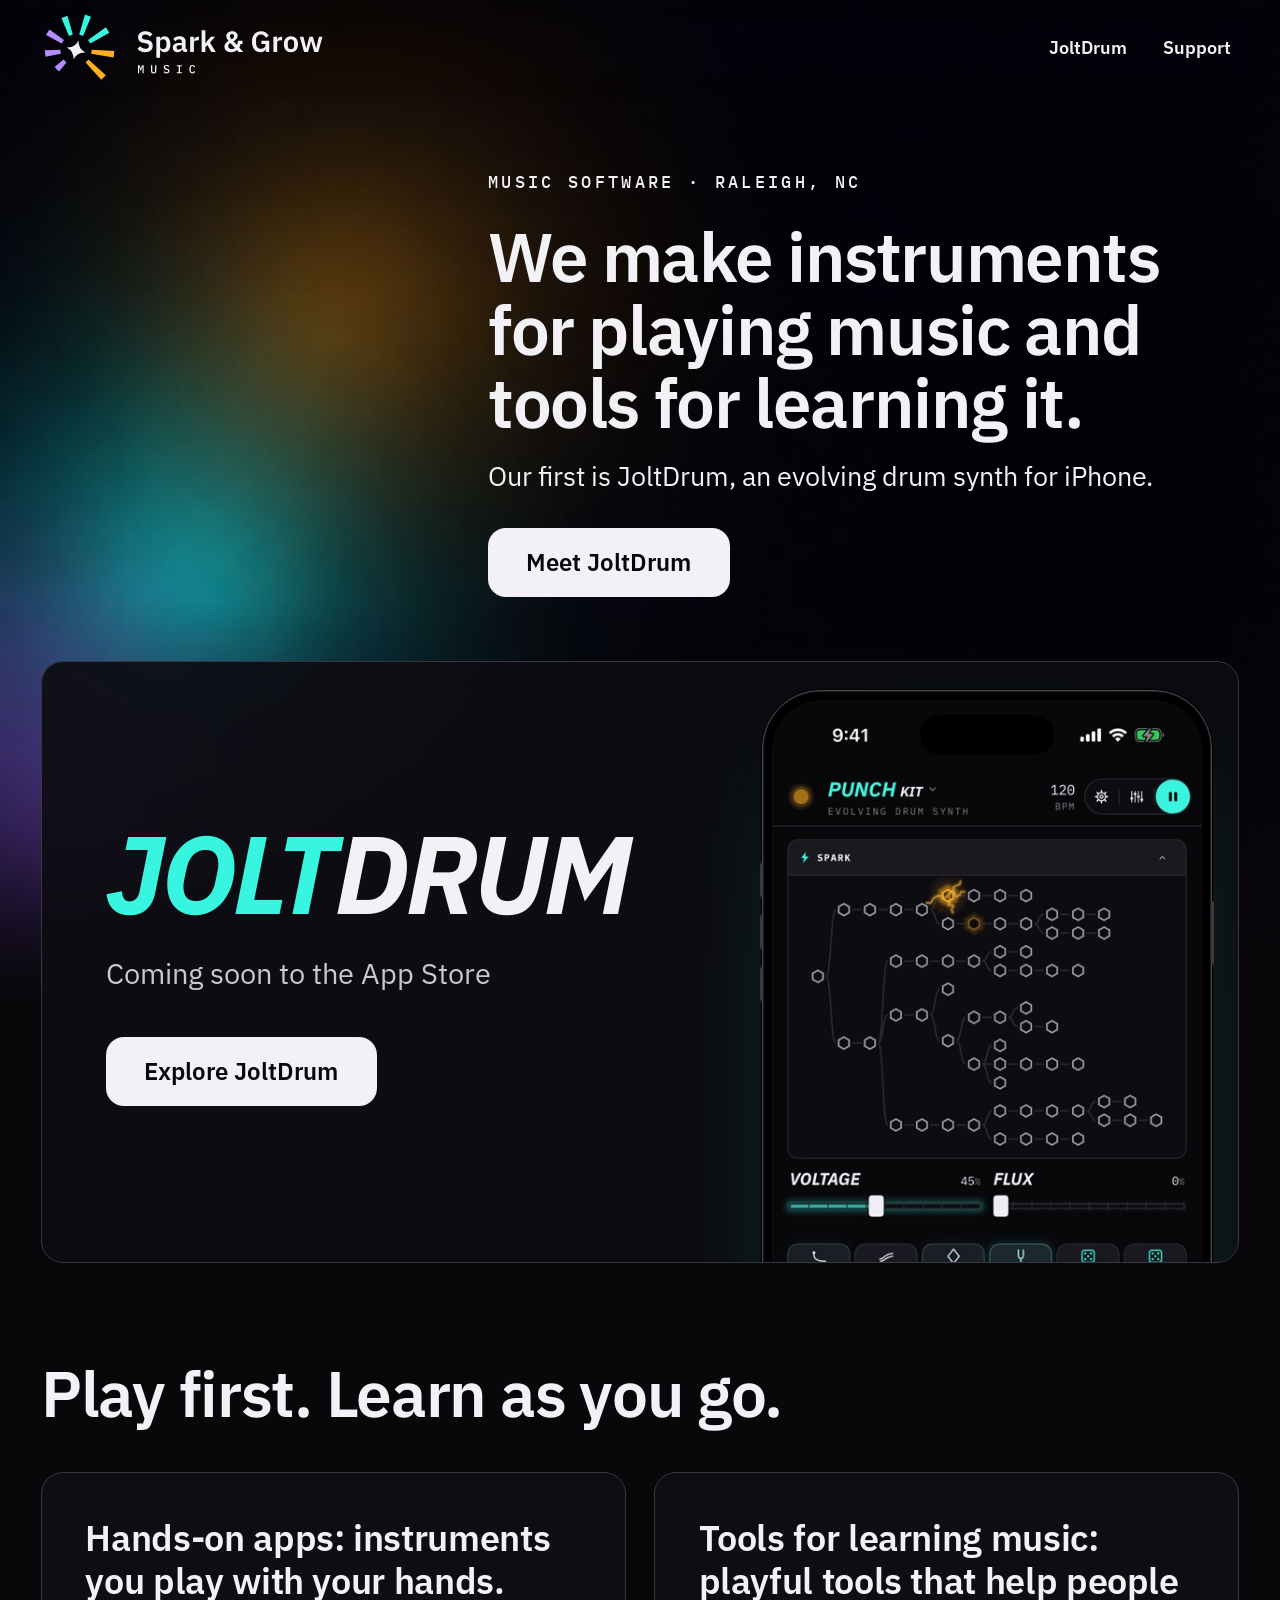
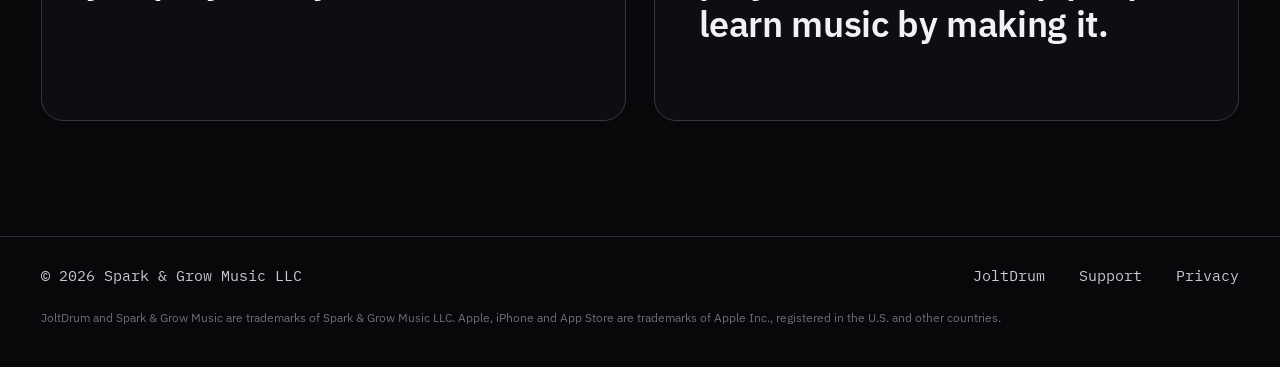
==== commit 9f9662bc: "Redesign: new home and JoltDrum pages, Melody Grove page Home: Spark & Grow lockup in the header, ba" ====
--- a/index.html
+++ b/index.html
@@ -25,6 +25,7 @@
 <meta name="twitter:title" content="Spark &amp; Grow Music">
 <meta name="twitter:description" content="Instruments for playing music and tools for learning it.">
 <meta name="twitter:image" content="https://sparkandgrowmusic.com/assets/og-sparkgrow.jpg">
+<link rel="preload" as="image" href="/assets/home/backdrop.jpg" media="(min-width:861px)">
 <link rel="stylesheet" href="/assets/site.css">
 <script>document.documentElement.classList.add('js')</script>
 <script src="/assets/site.js" defer></script>
@@ -34,77 +35,57 @@
 
 <header class="top">
   <div class="wrap">
-    <a class="sg" href="/" aria-label="Spark and Grow Music home"><svg viewBox="6 6 88 88" aria-hidden="true"><polygon points="40.17,62.80 32.53,72.13 27.87,67.47 37.20,59.83" fill="#B58CFF"/><polygon points="34.34,53.88 18.57,56.86 17.83,50.30 33.87,49.70" fill="#B58CFF"/><polygon points="35.34,43.27 19.17,34.52 22.68,28.94 37.57,39.71" fill="#B58CFF"/><polygon points="42.73,35.59 35.00,17.11 41.22,14.93 46.70,34.20" fill="#38F5E0"/><polygon points="53.30,34.20 59.20,13.71 65.43,15.89 57.27,35.59" fill="#38F5E0"/><polygon points="62.43,39.71 80.71,26.81 84.22,32.40 64.66,43.27" fill="#38F5E0"/><polygon points="66.13,49.70 89.35,51.11 88.61,57.67 65.66,53.88" fill="#FFB020"/><polygon points="62.80,59.83 80.62,75.95 75.95,80.62 59.83,62.80" fill="#FFB020"/><path d="M0.00,-10.00 Q1.73,-1.73 10.00,0.00 Q1.73,1.73 0.00,10.00 Q-1.73,1.73 -10.00,0.00 Q-1.73,-1.73 0.00,-10.00Z" fill="#F2F1F5" transform="translate(50 50) rotate(15)"/></svg><span class="name" aria-hidden="true"><i>Spark</i> &amp; <em>Grow</em><small>Music</small></span></a>
+    <a class="sg" href="/"><img src="/assets/brand/lockup.svg" width="296" height="76" alt="Spark &amp; Grow Music"></a>
     <nav class="nav" aria-label="Main">
       <a href="/joltdrum/">JoltDrum</a>
-      <a class="hide-s" href="/joltdrum/support/">Support</a>
+      <a href="/joltdrum/support/">Support</a>
     </nav>
   </div>
 </header>
 
 <main id="main">
-<section class="co-hero" aria-labelledby="h-co">
-  <div class="sky" aria-hidden="true"></div>
-  <video class="tree" autoplay muted loop playsinline preload="auto" aria-hidden="true" disablepictureinpicture><source media="(max-width:900px)" src="/assets/grow-narrow.mp4" type="video/mp4"><source src="/assets/grow-wide.mp4" type="video/mp4"></video>
-  <div class="wrap">
-    <p class="eyebrow">Music software · Raleigh, NC</p>
-    <h1 id="h-co" aria-label="Spark and Grow Music"><span class="s">Spark</span><span class="g"><em class="amp">&amp;</em> Grow</span><span class="m">Music</span></h1>
-    <p class="lead">We make instruments for playing music and tools for learning it. Our first is <a href="/joltdrum/">JoltDrum</a>, an evolving drum synth for iPhone.</p>
-    <div class="btns" style="margin-top:30px">
-      <a class="btn primary" href="/joltdrum/">Meet JoltDrum
-        <svg viewBox="0 0 24 24" fill="none" stroke="currentColor" stroke-width="2" stroke-linecap="round" stroke-linejoin="round" aria-hidden="true"><path d="M5 12h14M13 6l6 6-6 6"/></svg></a>
+<div class="home-top">
+  <section class="wrap hhero" aria-labelledby="h-co">
+    <div class="txt">
+      <p class="eyebrow">Music software · Raleigh, NC</p>
+      <h1 id="h-co">We make instruments for playing music and tools for learning it.</h1>
+      <p class="sub">Our first is JoltDrum, an evolving drum synth for iPhone.</p>
+      <a class="pill" href="/joltdrum/">Meet JoltDrum</a>
     </div>
-  </div>
-</section>
+  </section>
 
-<section class="sec" style="padding-top:clamp(24px,4vw,48px)" aria-labelledby="h-jd">
-  <div class="wrap">
-    <div class="feature rv">
+  <section class="wrap" aria-labelledby="h-jd">
+    <div class="jdcard rv">
       <div class="txt">
-        <p class="eyebrow" style="margin-bottom:18px"><b>First product</b> · Coming soon to the App Store</p>
-        <h2 id="h-jd" class="word" aria-label="JoltDrum"><span class="jolt">JOLT</span><span class="drum">DRUM</span></h2>
-        <p class="tag">Evolving Drum Synth</p>
-        <p class="lead" style="margin:0 0 30px">A drum synth that grows its own patterns and keeps them moving, with sound and effects you play by hand.</p>
-        <a class="btn primary" href="/joltdrum/">Explore JoltDrum
-          <svg viewBox="0 0 24 24" fill="none" stroke="currentColor" stroke-width="2" stroke-linecap="round" stroke-linejoin="round" aria-hidden="true"><path d="M5 12h14M13 6l6 6-6 6"/></svg></a>
+        <h2 id="h-jd" class="word" aria-label="JoltDrum"><span class="jolt">Jolt</span><span class="drum">Drum</span></h2>
+        <p class="soon">Coming soon to the App Store</p>
+        <a class="pill" href="/joltdrum/">Explore JoltDrum</a>
       </div>
       <div class="vis">
         <div class="phone"><img src="/assets/shots/home.jpg" width="460" height="1000" loading="lazy" alt="JoltDrum on iPhone"></div>
       </div>
     </div>
-  </div>
-</section>
+  </section>
+</div>
 
-<section class="sec" aria-labelledby="h-make">
-  <div class="wrap">
-    <div class="banner rv"><span class="idx">SG</span><span class="cap">What we make</span><span class="rule"></span></div>
-    <h2 class="h2 rv" id="h-make" style="font-size:clamp(38px,5.4vw,66px)">Play first. <span class="k">Learn as you go.</span></h2>
-    <div class="make">
-      <article class="fc rv">
-        <span class="ic"><svg viewBox="0 0 24 24" aria-hidden="true"><circle cx="5.5" cy="17" r="2.2"/><circle cx="12" cy="9" r="2.2"/><circle cx="18.5" cy="14" r="2.2"/><path d="M7.2 15.6L10.3 10.6M13.8 10.3L16.8 12.7"/></svg></span>
-        <p class="st"><b>Instruments</b> · Now</p>
-        <h3>Hands-on apps</h3>
-        <p>Instruments you play with your hands that keep moving on their own, so there is always something to react to. JoltDrum is the first.</p>
-      </article>
-      <article class="fc learn rv">
-        <span class="ic"><svg viewBox="0 0 24 24" aria-hidden="true"><path d="M12 20V11"/><path d="M12 13C12 9 9 7 5 7C5 11 8 13 12 13Z"/><path d="M12 11C12 7.5 14.5 5 19 5C19 9 16.5 11 12 11Z"/></svg></span>
-        <p class="st"><b>Learning</b> · In the works</p>
-        <h3>Tools for learning music</h3>
-        <p>Simple, playful tools that help people learn music by making it. More to share soon.</p>
-      </article>
-    </div>
+<section class="wrap make" aria-labelledby="h-make">
+  <h2 id="h-make" class="rv">Play first. Learn as you go.</h2>
+  <div class="two">
+    <article class="c rv"><p>Hands-on apps: instruments you play with your hands.</p></article>
+    <article class="c rv"><p>Tools for learning music: playful tools that help people learn music by making it.</p></article>
   </div>
 </section>
 </main>
 
 <footer class="foot">
   <div class="wrap">
-    <p>© 2026 Spark &amp; Grow Music LLC. All rights reserved. JoltDrum and Spark &amp; Grow Music are trademarks of Spark &amp; Grow Music LLC. Apple, iPhone and App Store are trademarks of Apple Inc., registered in the U.S. and other countries.</p>
+    <p class="c">© 2026 Spark &amp; Grow Music LLC</p>
     <nav aria-label="Footer">
       <a href="/joltdrum/">JoltDrum</a>
+      <a href="/joltdrum/support/">Support</a>
       <a href="/joltdrum/privacy/">Privacy</a>
-      <a href="/joltdrum/support/">Support</a>
     </nav>
+    <p class="tm">JoltDrum and Spark &amp; Grow Music are trademarks of Spark &amp; Grow Music LLC. Apple, iPhone and App Store are trademarks of Apple Inc., registered in the U.S. and other countries.</p>
   </div>
 </footer>
 </body>
--- a/assets/site.css
+++ b/assets/site.css
@@ -1,2 +1 @@
-@import url('https://fonts.googleapis.com/css2?family=IBM+Plex+Mono:wght@400;500;600&family=IBM+Plex+Sans:ital,wght@0,400;0,500;0,600;0,700;1,700&display=swap');
-:root{color-scheme: dark;--ground:#08070A;--panel:#141318;--key:#1B1A20;--line:#2A2930;--line2:#38363F;--kit:#38F5E0;--flux:#B58CFF;--path:#FFB020;--text:#F2F1F5;--body:#C9C8D1;--dim:#9C9BA6;--faint:#6E6D78;--kit-a:rgba(56,245,224,.14);--flux-a:rgba(181,140,255,.16);--path-a:rgba(255,176,32,.14);--display:"IBM Plex Sans",-apple-system,system-ui,"Segoe UI",Roboto,"Helvetica Neue",Arial,sans-serif;--sans:"IBM Plex Sans",-apple-system,system-ui,"Segoe UI",Roboto,"Helvetica Neue",Arial,sans-serif;--mono:"IBM Plex Mono",ui-monospace,Menlo,Consolas,"Liberation Mono",monospace;--wrap:1200px;--gut:clamp(16px,4vw,40px);--r:14px}:root:not([data-theme="light"]),:root[data-theme="dark"]{color-scheme: dark}@media (prefers-color-scheme: dark){:root:not([data-theme="light"]){color-scheme: dark}}*,*::before,*::after{box-sizing:border-box}html{-webkit-text-size-adjust:100%;text-size-adjust:100%;scroll-behavior:smooth}@media (prefers-reduced-motion: reduce){html{scroll-behavior:auto}}body{margin:0;background:var(--ground);color:var(--body);font:16px/1.6 var(--sans);-webkit-font-smoothing:antialiased;-moz-osx-font-smoothing:grayscale;overflow-x:hidden;overflow-x:clip}img,svg,canvas{display:block;max-width:100%}a{color:var(--kit);text-decoration:none}a:hover{text-decoration:underline;text-underline-offset:3px;text-decoration-thickness:1px}p{margin:0 0 1em}b,strong{color:var(--text);font-weight:600}h1,h2,h3{margin:0;color:var(--text)}:focus{outline:none}:focus-visible{outline:2px solid var(--kit);outline-offset:3px;border-radius:6px}::selection{background:var(--kit);color:var(--ground)}.skip{position:absolute;left:12px;top:-60px;z-index:100;background:var(--kit);color:var(--ground);font:700 12px/1 var(--mono);letter-spacing:.12em;text-transform:uppercase;padding:12px 14px;border-radius:8px}.skip:focus{top:12px;text-decoration:none}.wrap{max-width:var(--wrap);margin:0 auto;padding:0 var(--gut)}.eyebrow,.cap{font-family:var(--mono);text-transform:uppercase}.eyebrow{font-size:11px;letter-spacing:.24em;color:var(--dim);font-weight:500}.eyebrow b{color:var(--kit);font-weight:600}.lead{font-size:clamp(17px,1.6vw,20px);line-height:1.55;color:var(--body);max-width:34em}.k{color:var(--kit)}.top{position:sticky;top:0;z-index:50;background:rgba(8,7,10,.72);-webkit-backdrop-filter:saturate(140%) blur(14px);backdrop-filter:saturate(140%) blur(14px);border-bottom:1px solid transparent;transition:border-color .2s}.top.scrolled{border-bottom-color:var(--line)}.top .wrap{display:flex;align-items:center;justify-content:space-between;gap:16px;height:64px}.brand{display:flex;align-items:center;gap:10px;color:var(--text);min-width:0}.brand:hover{text-decoration:none}.word{display:inline-flex;align-items:baseline;font-family:var(--display);font-style:italic;font-weight:900;letter-spacing:-.02em;line-height:1;white-space:nowrap}.word .jolt{color:var(--kit)}.word .drum{color:var(--text)}.brand .word{font-size:22px}.brand .by{font-family:var(--mono);font-size:9.5px;letter-spacing:.2em;color:var(--dim);text-transform:uppercase;padding-left:10px;border-left:1px solid var(--line2);white-space:nowrap}.nav{display:flex;align-items:center;gap:4px}.nav a{font-family:var(--mono);font-size:11px;letter-spacing:.16em;text-transform:uppercase;color:var(--dim);padding:9px 10px;border-radius:8px;white-space:nowrap}.nav a:hover{color:var(--text);text-decoration:none;background:var(--key)}.nav a[aria-current="page"]{color:var(--kit)}.nav .soon{color:var(--ground);background:var(--kit);font-weight:700;margin-left:6px}.nav .soon:hover{background:var(--kit);color:var(--ground);filter:brightness(1.08)}@media (max-width:760px){.nav .hide-s{display:none}.brand .by{display:none}}@media (max-width:400px){.nav a{padding:9px 7px;letter-spacing:.1em}.nav .soon{margin-left:2px}}.sg{display:inline-flex;align-items:center;gap:10px;color:var(--text);white-space:nowrap}.sg svg{width:30px;height:30px;flex:0 0 auto}.sg .name{font-family:var(--display);font-style:italic;font-weight:900;font-size:19px;letter-spacing:-.015em;line-height:1}.sg .name i{font-style:italic;color:var(--path)}.sg .name em{font-style:italic;color:var(--kit)}.sg .name small{font-family:var(--mono);font-style:normal;font-weight:500;font-size:9.5px;letter-spacing:.24em;color:var(--dim);margin-left:8px}@media (max-width:420px){.sg .name small{display:none}}.btns{display:flex;flex-wrap:wrap;gap:12px;align-items:center}.btn{display:inline-flex;align-items:center;gap:10px;height:50px;padding:0 20px;border-radius:12px;font-family:var(--mono);font-size:12px;font-weight:700;letter-spacing:.16em;text-transform:uppercase;border:1px solid var(--line2);background:var(--key);color:var(--text);cursor:pointer;white-space:nowrap}.btn:hover{text-decoration:none;border-color:var(--dim)}.btn svg{width:18px;height:18px}.btn.primary{background:var(--kit);border-color:var(--kit);color:var(--ground)}.btn.primary:hover{filter:brightness(1.07)}@keyframes breathe{50%{opacity:.45;box-shadow:0 0 0 7px rgba(255,176,32,.05)}}.phone{position:relative;padding:9px;border-radius:58px;background:#000;border:1px solid #2f2e36;box-shadow:0 0 0 1px #000,inset 0 0 0 1px #1c1b21,0 50px 120px -30px rgba(56,245,224,.28),0 30px 80px -20px rgba(0,0,0,.9)}.phone img{border-radius:49px;width:100%;height:auto;background:var(--panel)}.phone::before{content:"";position:absolute;right:-3px;top:22%;width:3px;height:64px;border-radius:0 2px 2px 0;background:#26252c}.phone::after{content:"";position:absolute;left:-3px;top:18%;width:3px;height:34px;border-radius:2px 0 0 2px;background:#26252c;box-shadow:0 52px 0 #26252c,0 104px 0 #26252c}@media (max-width:520px){.phone{border-radius:46px;padding:7px}.phone img{border-radius:39px}}.frame{background:var(--panel);border:1px solid var(--line);border-radius:var(--r);overflow:hidden}section{position:relative}.sec{padding:clamp(72px,10vw,140px) 0 0}.banner{display:flex;align-items:center;gap:12px;margin-bottom:22px}.banner .idx{font-family:var(--mono);font-size:11px;letter-spacing:.2em;color:var(--kit);border:1px solid var(--line2);border-radius:6px;padding:5px 7px;line-height:1}.banner .cap{font-family:var(--mono);font-size:11px;letter-spacing:.2em;color:var(--dim);text-transform:uppercase}.banner .rule{flex:1;height:1px;background:linear-gradient(90deg,var(--line2),transparent)}.h2{font-family:var(--display);font-style:italic;font-weight:900;text-transform:uppercase;letter-spacing:-.03em;line-height:.92;font-size:clamp(40px,6.4vw,84px);color:var(--text);margin:0 0 22px}.h2 .k{color:var(--kit)}.foot{margin-top:clamp(80px,10vw,140px);border-top:1px solid var(--line);padding:28px 0 48px}.foot .wrap{display:flex;flex-wrap:wrap;gap:16px 28px;align-items:center;justify-content:space-between}.foot p{margin:0;font-family:var(--mono);font-size:11px;letter-spacing:.14em;text-transform:uppercase;color:var(--dim)}.foot nav{display:flex;flex-wrap:wrap;gap:6px 22px}.foot nav a{font-family:var(--mono);font-size:11px;letter-spacing:.14em;text-transform:uppercase;color:var(--dim)}.foot nav a:hover{color:var(--kit)}.hero{position:relative;overflow:hidden;isolation:isolate}.hero .sky{position:absolute;inset:0;z-index:-2;background: radial-gradient(60% 50% at 78% 30%,rgba(56,245,224,.10),transparent 70%),radial-gradient(50% 60% at 95% 95%,rgba(181,140,255,.10),transparent 70%),radial-gradient(40% 40% at 10% 100%,rgba(255,176,32,.05),transparent 70%)}.hero .tree{position:absolute;top:0;bottom:0;left:44%;width:56%;height:100%;z-index:-1;opacity:.9;-webkit-mask-image:linear-gradient(90deg,transparent 0%,#000 30%,#000 85%,rgba(0,0,0,.4));mask-image:linear-gradient(90deg,transparent 0%,#000 30%,#000 85%,rgba(0,0,0,.4))}.hero .grid{display:grid;grid-template-columns:minmax(0,1fr) minmax(0,380px);gap:clamp(32px,6vw,96px);align-items:center;padding-top:clamp(40px,7vw,96px);padding-bottom:clamp(56px,7vw,110px)}.hero h1{font-family:var(--display);font-style:italic;font-weight:900;letter-spacing:-.045em;line-height:.8;text-transform:uppercase;font-size:clamp(84px,14.5vw,206px);margin:18px 0 0 -.04em}.hero h1 span{display:block}.hero h1 .jolt{color:var(--kit);text-shadow:0 0 60px rgba(56,245,224,.25)}.hero .tag{display:flex;align-items:center;gap:14px;margin:26px 0 26px;font-family:var(--mono);text-transform:uppercase;font-size:clamp(12px,1.3vw,15px);letter-spacing:.42em;color:var(--text)}.hero .tag::before{content:"";width:34px;height:2px;background:var(--path);flex:0 0 auto}.hero .lead{margin-bottom:34px}.hero .phone{width:min(100%,380px);justify-self:end}@media (max-width:900px){.hero .grid{grid-template-columns:minmax(0,1fr)}.hero .phone{justify-self:center;width:min(86%,340px);margin-top:8px}.hero .tree{left:0;width:100%;top:auto;bottom:0;height:62%;opacity:.75;-webkit-mask-image:linear-gradient(180deg,transparent,#000 30%,#000 70%,transparent);mask-image:linear-gradient(180deg,transparent,#000 30%,#000 70%,transparent)}}video.tree{display:block;object-fit:cover;mix-blend-mode:screen;pointer-events:none}.hero,.co-hero,.lost{background:var(--ground)}.fshot{display:block;width:100%;height:auto}figure.frame{margin:0}.fxwrap{display:grid;grid-template-columns:repeat(2,minmax(0,1fr));gap:clamp(16px,2.4vw,28px);align-items:start}@media (max-width:860px){.fxwrap{grid-template-columns:minmax(0,1fr)}}.cards{display:grid;grid-template-columns:repeat(3,minmax(0,1fr));gap:clamp(12px,1.8vw,20px)}@media (max-width:980px){.cards{grid-template-columns:repeat(2,minmax(0,1fr))}}.cards>.fc:nth-child(5):last-child{grid-column:span 2}@media (max-width:620px){.cards{grid-template-columns:minmax(0,1fr)}.cards>.fc:nth-child(5):last-child{grid-column:auto}}.fc{background:var(--panel);border:1px solid var(--line);border-radius:var(--r);padding:22px 22px 20px;display:flex;flex-direction:column;gap:12px}.fc .ic{width:40px;height:40px;border-radius:10px;display:grid;place-items:center;background:var(--key);border:1px solid var(--line2);color:var(--kit)}.fc .ic svg{width:20px;height:20px;fill:none;stroke:currentColor;stroke-width:1.7;stroke-linecap:round;stroke-linejoin:round}.fc h3{font-family:var(--display);font-style:italic;font-weight:900;font-size:24px;letter-spacing:-.02em;line-height:1.05;text-transform:uppercase}.fc p{margin:0;font-size:15px;color:var(--body)}.band{position:relative;overflow:hidden;border:1px solid var(--line);border-radius:24px;padding:clamp(32px,6vw,72px);isolation:isolate;background:radial-gradient(80% 120% at 100% 0%,rgba(56,245,224,.12),transparent 60%),radial-gradient(60% 100% at 0% 100%,rgba(181,140,255,.10),transparent 60%),var(--panel)}.band .h2{font-size:clamp(36px,5.6vw,76px);max-width:12em}.band p{max-width:36em}.band .facts{display:flex;flex-wrap:wrap;gap:8px;margin:6px 0 30px}.band .facts span{font-family:var(--mono);font-size:11px;letter-spacing:.16em;text-transform:uppercase;color:var(--text);border:1px solid var(--line2);border-radius:8px;padding:8px 11px;background:rgba(8,7,10,.4)}.js .rv{opacity:0;transform:translateY(18px);transition:opacity .7s ease,transform .7s cubic-bezier(.2,.7,.2,1)}.js .rv.in{opacity:1;transform:none}@media (prefers-reduced-motion: reduce){.js .rv{opacity:1;transform:none;transition:none}}.co-hero{position:relative;overflow:hidden;isolation:isolate;min-height:min(88vh,860px);display:flex;align-items:center}.co-hero .tree{position:absolute;top:0;left:46%;width:54%;height:100%;z-index:-1;-webkit-mask-image:linear-gradient(90deg,transparent,#000 35%,#000 85%,rgba(0,0,0,.5));mask-image:linear-gradient(90deg,transparent,#000 35%,#000 85%,rgba(0,0,0,.5))}@media (max-width:900px){.co-hero .tree{left:0;width:100%;top:auto;bottom:0;height:46%;opacity:.6;-webkit-mask-image:linear-gradient(180deg,transparent,#000 40%,#000 75%,transparent);mask-image:linear-gradient(180deg,transparent,#000 40%,#000 75%,transparent)}.co-hero .wrap{padding-bottom:42vh}}.co-hero .sky{position:absolute;inset:0;z-index:-2;background: radial-gradient(45% 55% at 18% 70%,rgba(255,176,32,.09),transparent 70%),radial-gradient(55% 55% at 85% 30%,rgba(56,245,224,.09),transparent 70%)}.co-hero .wrap{width:100%;padding-top:40px;padding-bottom:80px}.co-hero h1{font-family:var(--display);font-style:italic;font-weight:900;text-transform:uppercase;letter-spacing:-.045em;line-height:.82;font-size:clamp(76px,13vw,190px);margin:22px 0 30px -.04em}.co-hero h1 span{display:block}.co-hero h1 .s{color:var(--path)}.co-hero h1 .g{color:var(--kit)}.co-hero h1 .amp{font-style:italic;color:var(--text)}.co-hero h1 .m{display:block;font-family:var(--mono);font-style:normal;font-weight:500;font-size:clamp(13px,1.4vw,16px);letter-spacing:.6em;color:var(--text);margin:22px 0 0 .3em}.co-hero .lead{max-width:30em}.feature{display:grid;grid-template-columns:minmax(0,6fr) minmax(0,5fr);gap:0;overflow:hidden;border:1px solid var(--line);border-radius:28px;isolation:isolate;position:relative;background:radial-gradient(70% 90% at 85% 15%,rgba(56,245,224,.14),transparent 60%),radial-gradient(60% 80% at 60% 100%,rgba(181,140,255,.10),transparent 60%),var(--panel)}.feature .txt{padding:clamp(28px,5vw,64px)}.feature .word{font-size:clamp(54px,8vw,104px);letter-spacing:-.04em;flex-direction:column;align-items:flex-start;line-height:.84;display:flex}.feature .tag{margin:20px 0 22px;font-family:var(--mono);font-size:12.5px;letter-spacing:.36em;text-transform:uppercase;color:var(--text)}.feature ul{list-style:none;padding:0;margin:0 0 30px;border-top:1px solid var(--line)}.feature li{padding:11px 0;border-bottom:1px solid var(--line);display:grid;grid-template-columns:150px 1fr;gap:14px;font-size:15px}.feature li b{font-family:var(--mono);font-size:11px;letter-spacing:.14em;text-transform:uppercase;padding-top:3px}@media (max-width:480px){.feature li{grid-template-columns:1fr;gap:2px}}.feature .vis{position:relative;min-height:420px}.feature .vis .phone{position:absolute;width:min(78%,340px);left:50%;top:clamp(40px,6vw,72px);transform:translateX(-50%)}@media (max-width:900px){.feature{grid-template-columns:minmax(0,1fr)}.feature .vis{min-height:0;height:clamp(340px,90vw,520px);overflow:hidden}.feature .vis .phone{top:10px;width:min(72%,320px)}}.make{display:grid;grid-template-columns:repeat(2,minmax(0,1fr));gap:clamp(12px,2vw,24px)}@media (max-width:760px){.make{grid-template-columns:minmax(0,1fr)}}.make .fc h3{font-size:30px}.make .fc .st{font-family:var(--mono);font-size:10.5px;letter-spacing:.18em;text-transform:uppercase;color:var(--dim)}.make .fc .st b{color:var(--kit);font-weight:600}.make .fc.learn .st b{color:var(--path)}.make .fc.learn .ic{color:var(--path)}.doc{max-width:820px;margin:0 auto;padding:clamp(40px,7vw,90px) var(--gut) 0}.doc h1{font-family:var(--display);font-style:italic;font-weight:900;text-transform:uppercase;letter-spacing:-.035em;line-height:.9;font-size:clamp(48px,8vw,92px);margin:16px 0 18px}.doc .meta{display:flex;flex-wrap:wrap;gap:8px;margin:0 0 34px}.doc .meta span{font-family:var(--mono);font-size:10.5px;letter-spacing:.16em;text-transform:uppercase;color:var(--dim);border:1px solid var(--line2);border-radius:7px;padding:7px 10px}.doc .meta span b{color:var(--text);font-weight:600}.doc .short{background:var(--panel);border:1px solid var(--line);border-left:3px solid var(--kit);border-radius:12px;padding:18px 20px;margin:0 0 40px;font-size:17px;color:var(--text)}.doc .short p:last-child{margin:0}.doc h2{font-family:var(--mono);font-size:12px;font-weight:600;letter-spacing:.2em;text-transform:uppercase;color:var(--kit);margin:40px 0 12px;display:flex;align-items:center;gap:12px}.doc h2::after{content:"";flex:1;height:1px;background:var(--line)}.doc p,.doc li{font-size:16px;color:var(--body)}.doc ul{padding-left:1.2em;margin:0 0 1em}.doc li{margin:0 0 .4em}.contact{display:grid;grid-template-columns:minmax(0,1fr) auto;gap:18px;align-items:center;background:var(--panel);border:1px solid var(--line);border-radius:var(--r);padding:22px 24px;margin:0 0 10px}.contact .addr{font-family:var(--mono);font-size:clamp(14px,2.2vw,18px);color:var(--text);letter-spacing:.02em;word-break:break-all}.contact .lbl{font-family:var(--mono);font-size:10.5px;letter-spacing:.18em;color:var(--dim);text-transform:uppercase;margin-bottom:6px}@media (max-width:560px){.contact{grid-template-columns:minmax(0,1fr)}}.faq{border-top:1px solid var(--line)}.faq .q{border-bottom:1px solid var(--line)}.faq h3{margin:0;padding:18px 2px 8px;font:600 17px/1.4 var(--sans);color:var(--text)}.faq .a{padding:0 2px 18px;max-width:44em}.faq .a p:last-child{margin:0}.lost{position:relative;min-height:calc(100vh - 64px);display:flex;align-items:center;overflow:hidden;isolation:isolate}.lost .wrap{width:100%}.lost .tree{position:absolute;top:0;left:50%;width:50%;height:100%;z-index:-1;opacity:.8;-webkit-mask-image:linear-gradient(90deg,transparent,#000 40%);mask-image:linear-gradient(90deg,transparent,#000 40%)}@media (max-width:760px){.lost .tree{left:0;width:100%;top:auto;bottom:0;height:40%;opacity:.5}.lost{align-items:flex-start;padding-top:40px}}.lost .big{font-family:var(--display);font-style:italic;font-weight:900;letter-spacing:-.05em;line-height:.8;font-size:clamp(120px,24vw,300px);color:var(--text);margin:18px 0 22px -.04em}.lost .big span{color:var(--path)}.foot p{max-width:52em;line-height:1.7;letter-spacing:.06em;text-transform:none}.cards.four{grid-template-columns:repeat(4,minmax(0,1fr))}@media (max-width:1100px){.cards.four{grid-template-columns:repeat(2,minmax(0,1fr))}}@media (max-width:620px){.cards.four{grid-template-columns:minmax(0,1fr)}}
+@import url('https://fonts.googleapis.com/css2?family=IBM+Plex+Mono:wght@400;500;600&family=IBM+Plex+Sans:ital,wght@0,400;0,500;0,600;0,700;1,400;1,700&display=swap');:root{color-scheme:dark;--ground:#08070A;--panel:#141318;--card:#0E0D12;--key:#1B1A20;--line:#2A2930;--line2:#38363F;--kit:#38F5E0;--flux:#B58CFF;--path:#FFB020;--text:#F2F1F5;--body:#C9C8D1;--dim:#9C9BA6;--faint:#6E6D78;--sans:"IBM Plex Sans",-apple-system,system-ui,"Segoe UI",Roboto,"Helvetica Neue",Arial,sans-serif;--display:var(--sans);--mono:"IBM Plex Mono",ui-monospace,Menlo,Consolas,"Liberation Mono",monospace;--wrap:1400px;--gut:clamp(16px,3.2vw,46px);--r:14px}:root:not([data-theme="light"]),:root[data-theme="dark"]{color-scheme:dark}@media (prefers-color-scheme:dark){:root:not([data-theme="light"]){color-scheme:dark}}*,*::before,*::after{box-sizing:border-box}html{-webkit-text-size-adjust:100%;text-size-adjust:100%;scroll-behavior:smooth}@media (prefers-reduced-motion:reduce){html{scroll-behavior:auto}}body{margin:0;background:var(--ground);color:var(--body);font:16px/1.6 var(--sans);-webkit-font-smoothing:antialiased;-moz-osx-font-smoothing:grayscale;overflow-x:hidden;overflow-x:clip}img,svg,canvas{display:block;max-width:100%}a{color:var(--kit);text-decoration:none}a:hover{text-decoration:underline;text-underline-offset:3px;text-decoration-thickness:1px}p{margin:0 0 1em}b,strong{color:var(--text);font-weight:600}h1,h2,h3{margin:0;color:var(--text)}:focus{outline:none}:focus-visible{outline:2px solid var(--kit);outline-offset:3px;border-radius:6px}::selection{background:var(--kit);color:var(--ground)}.skip{position:absolute;left:12px;top:-60px;z-index:100;background:var(--kit);color:var(--ground);font:700 12px/1 var(--mono);letter-spacing:.12em;text-transform:uppercase;padding:12px 14px;border-radius:8px}.skip:focus{top:12px;text-decoration:none}.wrap{max-width:var(--wrap);margin:0 auto;padding:0 var(--gut)}.eyebrow,.cap{font-family:var(--mono);text-transform:uppercase}.eyebrow{font-size:11px;letter-spacing:.24em;color:var(--dim);font-weight:500}.eyebrow b{color:var(--kit);font-weight:600}.lead{font-size:clamp(17px,1.6vw,20px);line-height:1.55;color:var(--body);max-width:34em}.k{color:var(--kit)}.top{position:sticky;top:0;z-index:50;background:rgba(8,7,10,0);-webkit-backdrop-filter:saturate(140%) blur(14px);backdrop-filter:saturate(140%) blur(14px);border-bottom:1px solid transparent;transition:border-color .2s}.top.scrolled{border-bottom-color:var(--line);background:rgba(8,7,10,.8)}.top{transition:border-color .2s,background-color .2s}.top .wrap{display:flex;align-items:center;justify-content:space-between;gap:16px;height:96px}.word{display:inline-flex;align-items:baseline;font-family:var(--display);font-style:italic;font-weight:900;letter-spacing:-.02em;line-height:1;white-space:nowrap;text-transform:uppercase}.word .jolt{color:var(--kit)}.word .drum{color:var(--text)}.nav{display:flex;align-items:center;gap:clamp(4px,1.6vw,22px)}.nav a{font:600 18px/1 var(--sans);color:var(--text);padding:10px 8px;border-radius:10px;white-space:nowrap}.nav a:hover{text-decoration:none;color:var(--kit)}.nav a[aria-current="page"]{color:var(--kit)}.nav .soon{background:var(--kit);color:var(--ground);padding:11px 22px;border-radius:999px}.nav .soon:hover{color:var(--ground);filter:brightness(1.08)}.sg{display:inline-flex;align-items:center;flex:0 0 auto}.sg img{height:74px;width:auto}.jdtop .brand{display:flex;align-items:center;gap:14px;min-width:0;color:var(--text)}.jdtop .brand:hover{text-decoration:none}.jdtop .word{font-size:44px}.jdtop .by{display:flex;align-items:center;gap:4px;font:italic 400 20px/1 var(--sans);color:var(--dim)}.jdtop .by:hover{text-decoration:none}.jdtop .by img{height:52px;width:auto}.jdtop .rule{width:1px;height:40px;background:var(--line2);margin:0 6px}.jdtop .right{display:flex;align-items:center;gap:8px}@media (max-width:1000px){.jdtop .rule,.jdtop .nav .hide-s{display:none}.jdtop .word{font-size:34px}.jdtop .by img{height:42px}}@media (max-width:560px){.jdtop .word{font-size:24px}.jdtop .brand{gap:6px}.jdtop .by{font-size:14px;gap:0}.jdtop .by img{height:26px;width:26px}.jdtop .nav .hide-m{display:none}.nav a{font-size:16px;padding:10px 6px}.nav .soon{padding:10px 14px;font-size:14px}.sg img{height:44px}.top .wrap{height:68px}}@media (max-width:360px){.jdtop .by{display:none}}.btns{display:flex;flex-wrap:wrap;gap:12px;align-items:center}.btn{display:inline-flex;align-items:center;gap:10px;height:50px;padding:0 20px;border-radius:12px;font-family:var(--mono);font-size:12px;font-weight:700;letter-spacing:.16em;text-transform:uppercase;border:1px solid var(--line2);background:var(--key);color:var(--text);cursor:pointer;white-space:nowrap}.btn:hover{text-decoration:none;border-color:var(--dim)}.btn.primary{background:var(--kit);border-color:var(--kit);color:var(--ground)}.btn.primary:hover{filter:brightness(1.07)}.pill{display:inline-flex;align-items:center;justify-content:center;min-height:clamp(54px,5.4vw,72px);padding:12px clamp(28px,3vw,46px);border-radius:18px;background:var(--text);color:var(--ground);font:600 clamp(19px,1.9vw,26px)/1.2 var(--sans);text-align:center}.pill:hover{text-decoration:none;background:#fff}.pill.cyan{background:var(--kit);color:var(--ground);border-radius:16px;font-size:clamp(18px,2vw,24px);min-height:66px;padding:14px 34px;box-shadow:0 0 40px -6px rgba(56,245,224,.45)}.phone{position:relative;padding:9px;border-radius:58px;background:#000;border:1px solid #4a4952;box-shadow:0 0 0 1px #000,inset 0 0 0 1px #1c1b21,0 50px 120px -30px rgba(56,245,224,.22),0 30px 80px -20px rgba(0,0,0,.9)}.phone img{border-radius:49px;width:100%;height:auto;background:var(--panel)}.phone::before{content:"";position:absolute;right:-3px;top:22%;width:3px;height:64px;border-radius:0 2px 2px 0;background:#3a3940}.phone::after{content:"";position:absolute;left:-3px;top:18%;width:3px;height:34px;border-radius:2px 0 0 2px;background:#3a3940;box-shadow:0 52px 0 #3a3940,0 104px 0 #3a3940}@media (max-width:520px){.phone{border-radius:46px;padding:7px}.phone img{border-radius:39px}}section{position:relative}.foot{margin-top:clamp(72px,9vw,120px);border-top:1px solid var(--line);padding:28px 0 40px}.foot .wrap{display:flex;flex-wrap:wrap;gap:14px 28px;align-items:center;justify-content:space-between}.foot .c{margin:0;font:400 15px/1.5 var(--mono);color:var(--body)}.foot nav{display:flex;flex-wrap:wrap;gap:6px 34px}.foot nav a{font:400 15px/1.5 var(--mono);color:var(--body)}.foot nav a:hover{color:var(--kit)}.foot .tm{flex-basis:100%;margin:6px 0 0;font-size:12px;line-height:1.6;color:var(--faint)}.jd .foot{border-top-color:var(--line2);margin-top:clamp(24px,4vw,48px)}.jd .foot .c,.jd .foot nav a{font:500 16px/1.5 var(--sans);color:var(--text)}.home-top{position:relative;isolation:isolate;background:linear-gradient(180deg,rgba(8,7,10,0) 60%,var(--ground)) left top/1500px 1000px no-repeat,linear-gradient(90deg,rgba(8,7,10,0) 80%,var(--ground)) left top/1500px 1000px no-repeat,url(/assets/home/backdrop.jpg) left top/1500px 1000px no-repeat,var(--ground);margin-top:-96px;padding-top:96px}.hhero{display:grid;grid-template-columns:minmax(0,1fr) minmax(0,1.68fr);padding-top:clamp(40px,6vw,72px);padding-bottom:clamp(40px,5vw,64px)}.hhero .txt{grid-column:2}.hhero .eyebrow{font-size:clamp(13px,1.3vw,19px);letter-spacing:.2em;color:var(--text);margin:0 0 24px}.hhero h1{font:600 clamp(40px,5.4vw,78px)/1.06 var(--sans);letter-spacing:-.02em;margin:0 0 20px}.hhero .sub{font-size:clamp(18px,2.1vw,31px);line-height:1.3;color:var(--text);margin:0 0 34px}@media (max-width:860px){.home-top{margin-top:-68px;padding-top:68px;background:linear-gradient(180deg,rgba(8,7,10,0) 55%,var(--ground)) left top/100% 560px no-repeat,url(/assets/home/backdrop-s.jpg) 0 0/auto 560px no-repeat,var(--ground)}.hhero{grid-template-columns:minmax(0,1fr);padding-top:clamp(120px,36vw,200px)}.hhero .txt{grid-column:1}}.jdcard{display:grid;grid-template-columns:minmax(0,1.1fr) minmax(0,.9fr);height:clamp(420px,47vw,680px);overflow:hidden;border:1px solid var(--line2);border-radius:22px;background:rgba(14,13,18,.92)}.jdcard .txt{align-self:center;padding:clamp(28px,5vw,72px)}.jdcard .word{font-size:clamp(54px,8.6vw,124px);letter-spacing:-.035em;display:block;margin-bottom:22px}.jdcard .soon{font-size:clamp(19px,2.3vw,33px);color:var(--body);margin:0 0 40px}.jdcard .vis{position:relative}.jdcard .phone{position:absolute;left:50%;top:28px;width:min(84%,450px);transform:translateX(-46%)}@media (max-width:860px){.jdcard{grid-template-columns:minmax(0,1fr);height:auto}.jdcard .vis{height:clamp(300px,82vw,460px);overflow:hidden}.jdcard .phone{width:min(76%,320px)}}.make{padding-top:clamp(64px,8vw,96px)}.make h2{font:600 clamp(36px,5vw,72px)/1.08 var(--sans);letter-spacing:-.02em;margin:0 0 clamp(28px,3.4vw,44px)}.make .two{display:grid;grid-template-columns:repeat(2,minmax(0,1fr));gap:clamp(14px,2.2vw,28px)}.make .c{border:1px solid var(--line2);border-radius:22px;background:var(--card);padding:clamp(26px,3.4vw,48px);min-height:clamp(180px,19.5vw,280px)}.make .c p{margin:0;font:600 clamp(22px,2.8vw,40px)/1.2 var(--sans);color:var(--text);letter-spacing:-.01em;max-width:16em}@media (max-width:760px){.make .two{grid-template-columns:minmax(0,1fr)}.make .c{min-height:0}}.jd{background:var(--ground)}.jd .sky{position:absolute;left:0;top:0;width:100%;height:100%;z-index:-1;pointer-events:none;overflow:visible}.jd .sky path{fill:none;stroke-width:4;stroke-linecap:round;vector-effect:non-scaling-stroke}.jd .sky .t{filter:drop-shadow(0 0 10px rgba(56,245,224,.9)) drop-shadow(0 0 30px rgba(56,245,224,.5))}.jd .sky .v{filter:drop-shadow(0 0 10px rgba(181,140,255,.9)) drop-shadow(0 0 30px rgba(181,140,255,.5))}.jd .sky .a{filter:drop-shadow(0 0 10px rgba(255,176,32,.9)) drop-shadow(0 0 30px rgba(255,176,32,.5))}@media (max-width:760px){.jd .sky{display:none}.jdmain{background:radial-gradient(90% 40% at 100% 0%,rgba(56,245,224,.10),transparent 70%),radial-gradient(90% 30% at 0% 60%,rgba(181,140,255,.10),transparent 70%)}}.jdmain{position:relative;isolation:isolate;overflow:hidden;overflow:clip;padding-bottom:48px}.jhero{display:grid;grid-template-columns:minmax(0,1.3fr) minmax(0,.7fr);gap:clamp(24px,4vw,56px);align-items:center;padding-top:clamp(24px,3vw,40px)}.jhero h1{font-family:var(--display);font-style:italic;font-weight:900;text-transform:uppercase;letter-spacing:-.035em;line-height:.92;font-size:clamp(46px,8vw,118px);margin:0 0 30px -.04em}.jhero h1 span{display:block;white-space:nowrap}.jhero h1 .k{color:var(--kit);text-shadow:0 0 50px rgba(56,245,224,.3)}.jhero .lead{font-size:clamp(19px,2.2vw,32px);line-height:1.3;color:var(--text);max-width:20em;margin:0 0 36px}.jhero .phone{width:min(100%,400px);justify-self:end}@media (max-width:860px){.jhero{grid-template-columns:minmax(0,1fr)}.jhero .phone{justify-self:center;width:min(80%,340px)}}.panel{max-width:1000px;margin:clamp(40px,5vw,64px) auto 0;border:1px solid #5a4b86;border-radius:26px;overflow:hidden;background:#0d0c11;box-shadow:0 0 0 1px rgba(181,140,255,.15),0 30px 90px -20px rgba(181,140,255,.35)}.panel img{width:100%;height:auto}.feats{display:grid;grid-template-columns:repeat(3,minmax(0,1fr));margin:clamp(44px,5vw,64px) auto 0;max-width:1100px}.feats li{display:flex;align-items:center;gap:18px;padding:6px clamp(16px,3vw,40px);border-left:1px solid var(--line2)}.feats li:first-child{border-left:0}.feats .s{font:italic 900 clamp(34px,4vw,52px)/1 var(--display);letter-spacing:-.04em;flex:0 0 auto}.feats li:nth-child(1) .s{color:var(--kit)}.feats li:nth-child(2) .s{color:var(--flux)}.feats li:nth-child(3) .s{color:var(--path)}.feats p{margin:0;font:italic 900 clamp(20px,2.2vw,30px)/1.12 var(--display);color:var(--text);letter-spacing:-.01em}.feats{list-style:none;padding:0}@media (max-width:760px){.feats{grid-template-columns:minmax(0,1fr);gap:18px}.feats li{border-left:0;padding:0}}.get{display:flex;align-items:center;justify-content:center;gap:clamp(24px,5vw,56px);margin-top:clamp(56px,7vw,88px)}.get .icon{width:clamp(130px,14vw,190px);height:auto;border-radius:22%;border:2px solid rgba(181,140,255,.7);box-shadow:0 0 34px rgba(181,140,255,.5),0 0 60px rgba(56,245,224,.15)}.get .rule{width:1px;align-self:stretch;background:var(--line2)}@media (max-width:640px){.get{flex-direction:column}.get .rule{display:none}}.jdmain>.wrap,.jdmain>section{position:relative}.js .rv{opacity:0;transform:translateY(18px);transition:opacity .7s ease,transform .7s cubic-bezier(.2,.7,.2,1)}.js .rv.in{opacity:1;transform:none}@media (prefers-reduced-motion:reduce){.js .rv{opacity:1;transform:none;transition:none}}.doc{max-width:820px;margin:0 auto;padding:clamp(40px,7vw,90px) var(--gut) 0}.doc h1{font-family:var(--display);font-style:italic;font-weight:900;text-transform:uppercase;letter-spacing:-.035em;line-height:.9;font-size:clamp(48px,8vw,92px);margin:16px 0 18px}.doc .meta{display:flex;flex-wrap:wrap;gap:8px;margin:0 0 34px}.doc .meta span{font-family:var(--mono);font-size:10.5px;letter-spacing:.16em;text-transform:uppercase;color:var(--dim);border:1px solid var(--line2);border-radius:7px;padding:7px 10px}.doc .meta span b{color:var(--text);font-weight:600}.doc .short{background:var(--panel);border:1px solid var(--line);border-left:3px solid var(--kit);border-radius:12px;padding:18px 20px;margin:0 0 40px;font-size:17px;color:var(--text)}.doc .short p:last-child{margin:0}.doc h2{font-family:var(--mono);font-size:12px;font-weight:600;letter-spacing:.2em;text-transform:uppercase;color:var(--kit);margin:40px 0 12px;display:flex;align-items:center;gap:12px}.doc h2::after{content:"";flex:1;height:1px;background:var(--line)}.doc p,.doc li{font-size:16px;color:var(--body)}.doc ul{padding-left:1.2em;margin:0 0 1em}.doc li{margin:0 0 .4em}.contact{display:grid;grid-template-columns:minmax(0,1fr) auto;gap:18px;align-items:center;background:var(--panel);border:1px solid var(--line);border-radius:var(--r);padding:22px 24px;margin:0 0 10px}.contact .addr{font-family:var(--mono);font-size:clamp(14px,2.2vw,18px);color:var(--text);letter-spacing:.02em;word-break:break-all}.contact .lbl{font-family:var(--mono);font-size:10.5px;letter-spacing:.18em;color:var(--dim);text-transform:uppercase;margin-bottom:6px}@media (max-width:560px){.contact{grid-template-columns:minmax(0,1fr)}}.faq{border-top:1px solid var(--line)}.faq .q{border-bottom:1px solid var(--line)}.faq h3{margin:0;padding:18px 2px 8px;font:600 17px/1.4 var(--sans);color:var(--text)}.faq .a{padding:0 2px 18px;max-width:44em}.faq .a p:last-child{margin:0}.lost{position:relative;min-height:calc(100vh - 96px);display:flex;align-items:center;overflow:hidden;isolation:isolate;background:var(--ground)}.lost .wrap{width:100%}video.tree{display:block;object-fit:cover;mix-blend-mode:screen;pointer-events:none}.lost .tree{position:absolute;top:0;left:50%;width:50%;height:100%;z-index:-1;opacity:.8;-webkit-mask-image:linear-gradient(90deg,transparent,#000 40%);mask-image:linear-gradient(90deg,transparent,#000 40%)}@media (max-width:760px){.lost .tree{left:0;width:100%;top:auto;bottom:0;height:40%;opacity:.5}.lost{align-items:flex-start;padding-top:40px}}.lost .big{font-family:var(--display);font-style:italic;font-weight:900;letter-spacing:-.05em;line-height:.8;font-size:clamp(120px,24vw,300px);color:var(--text);margin:18px 0 22px -.04em}.lost .big span{color:var(--path)}@media (max-width:560px){.top .nav .hide-s{display:none}}
